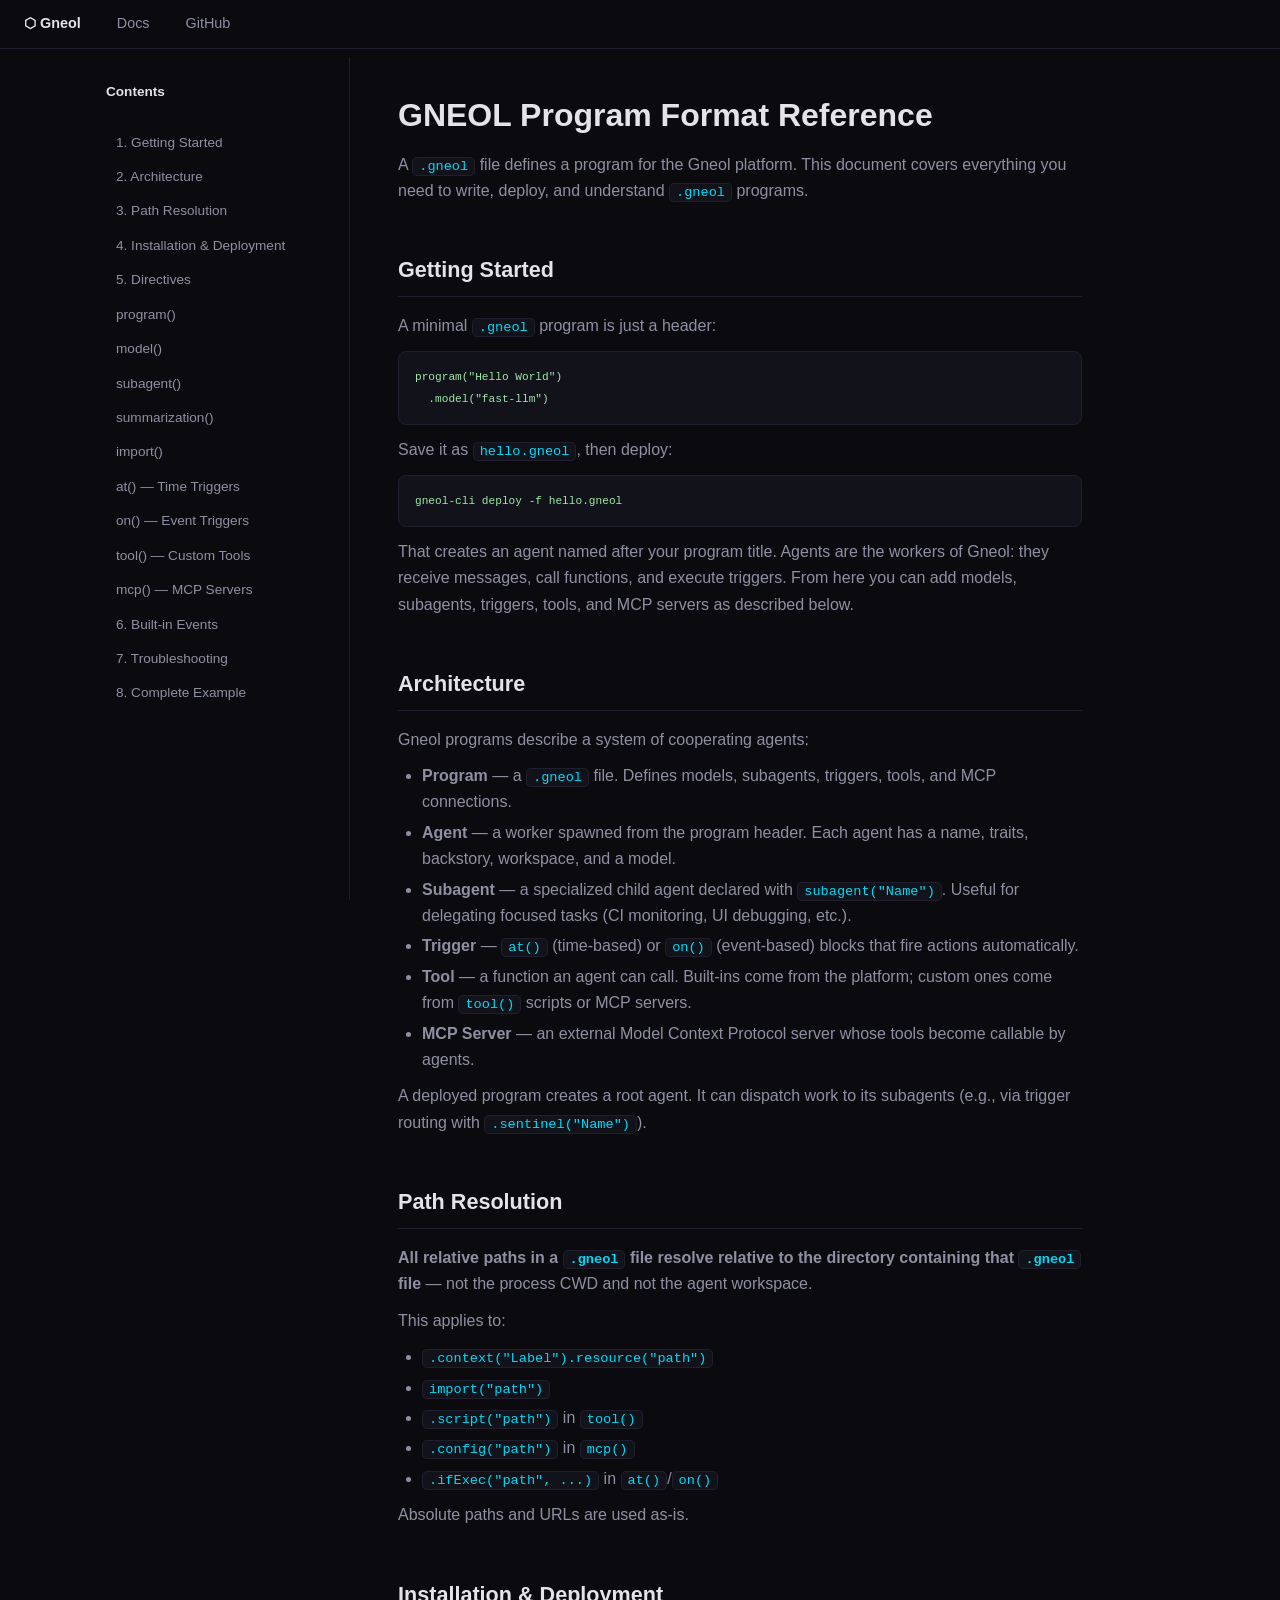
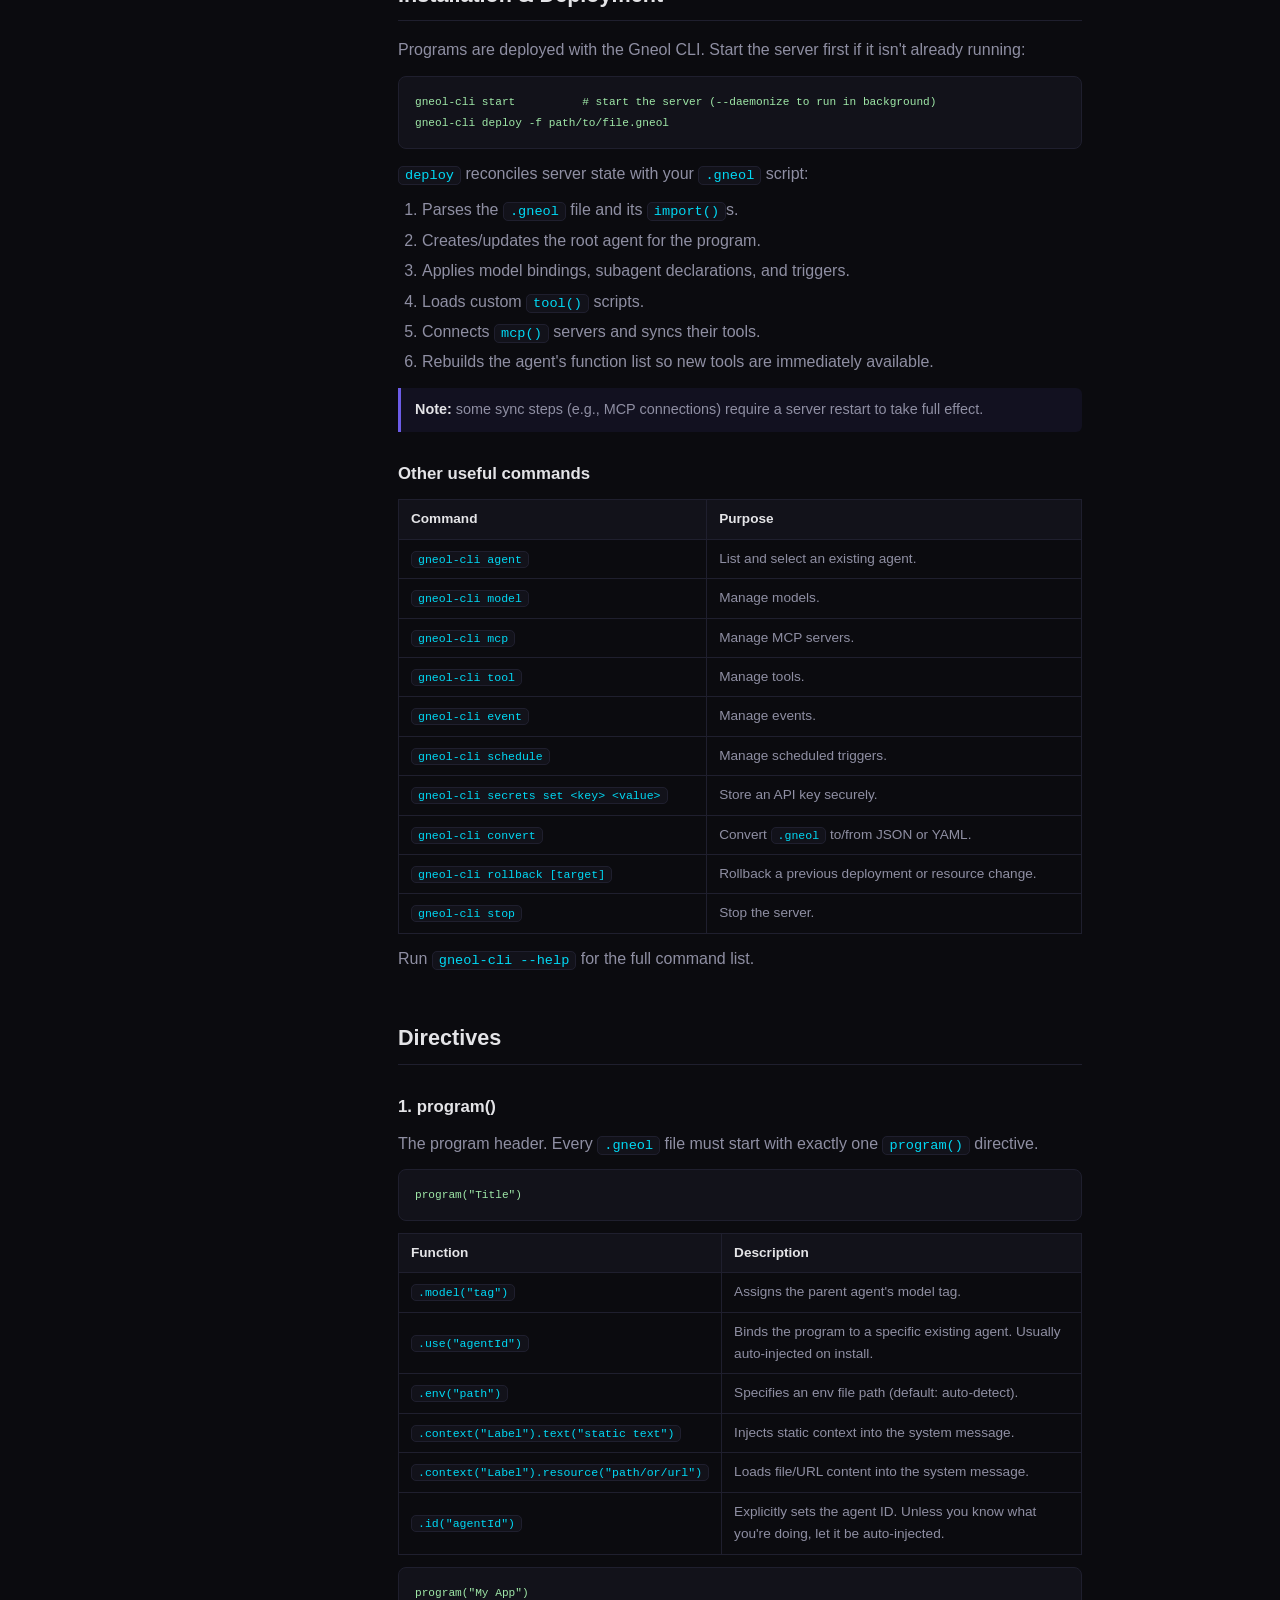
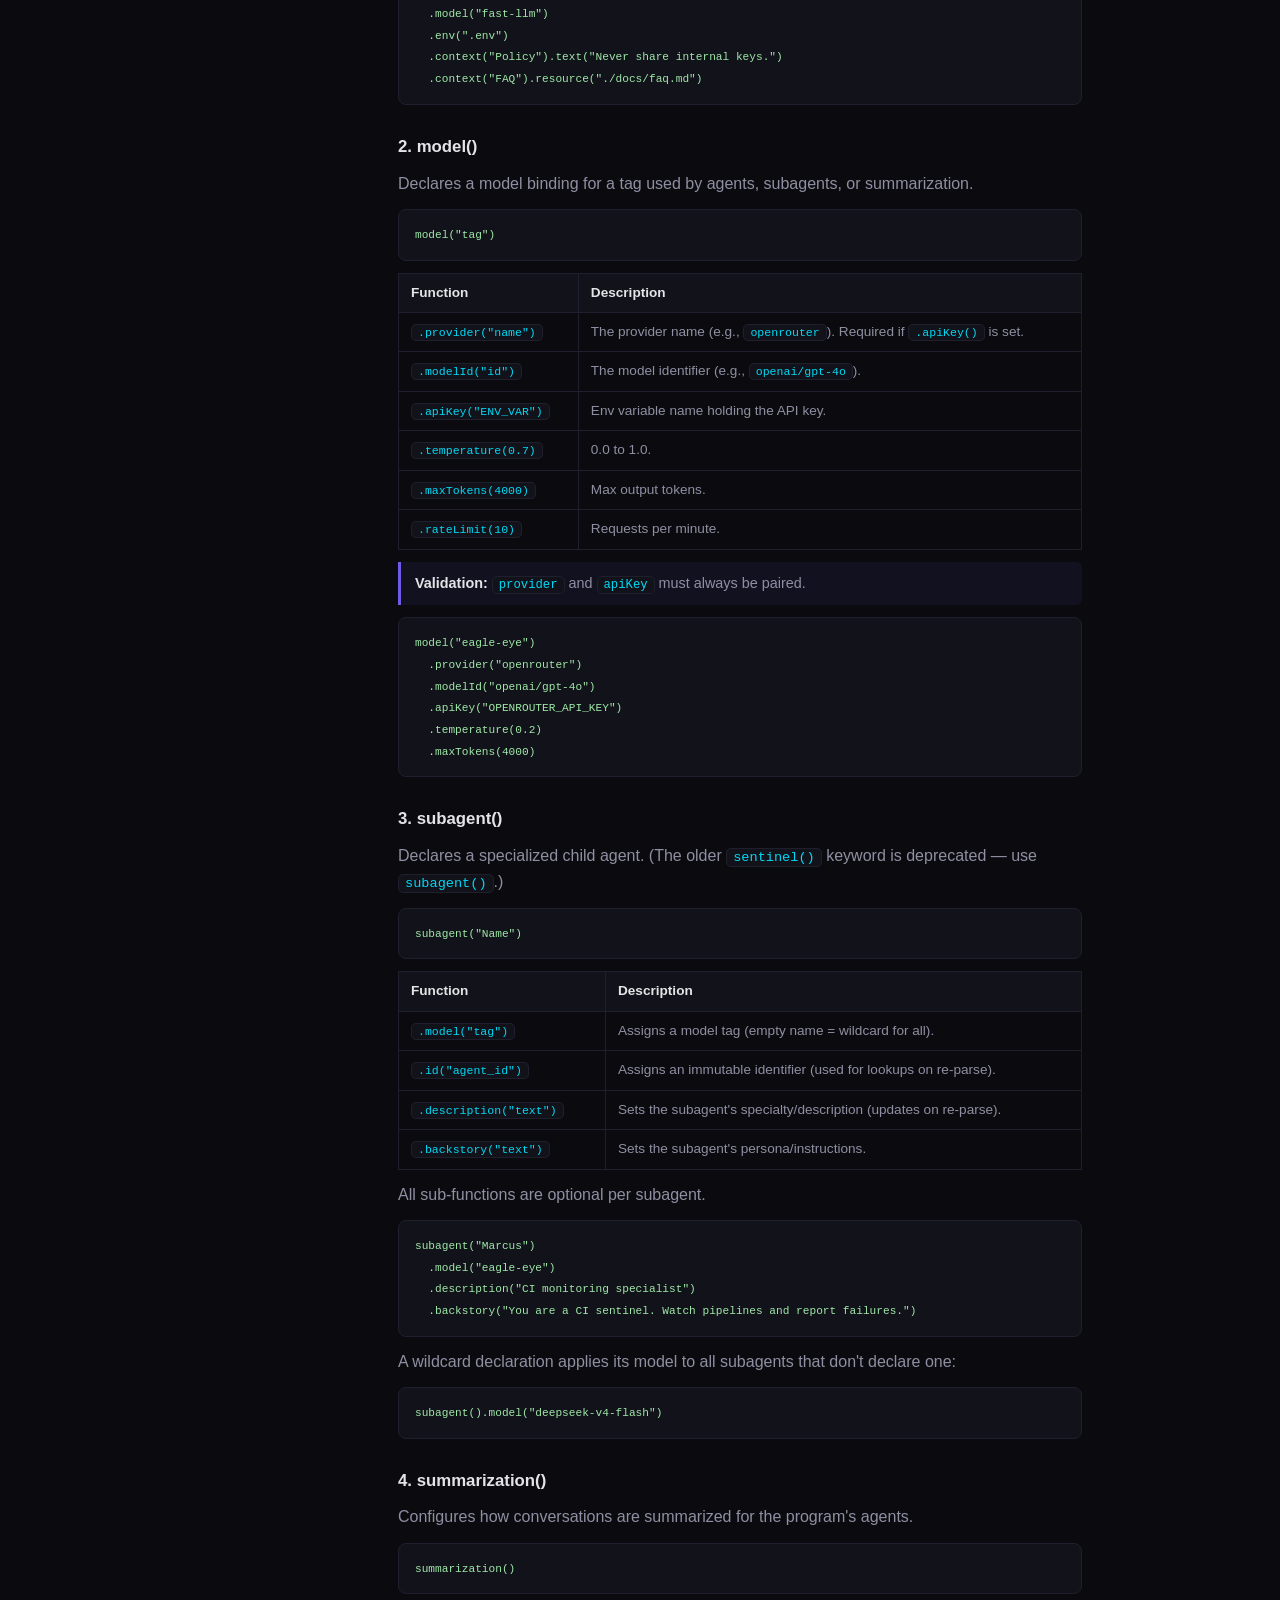
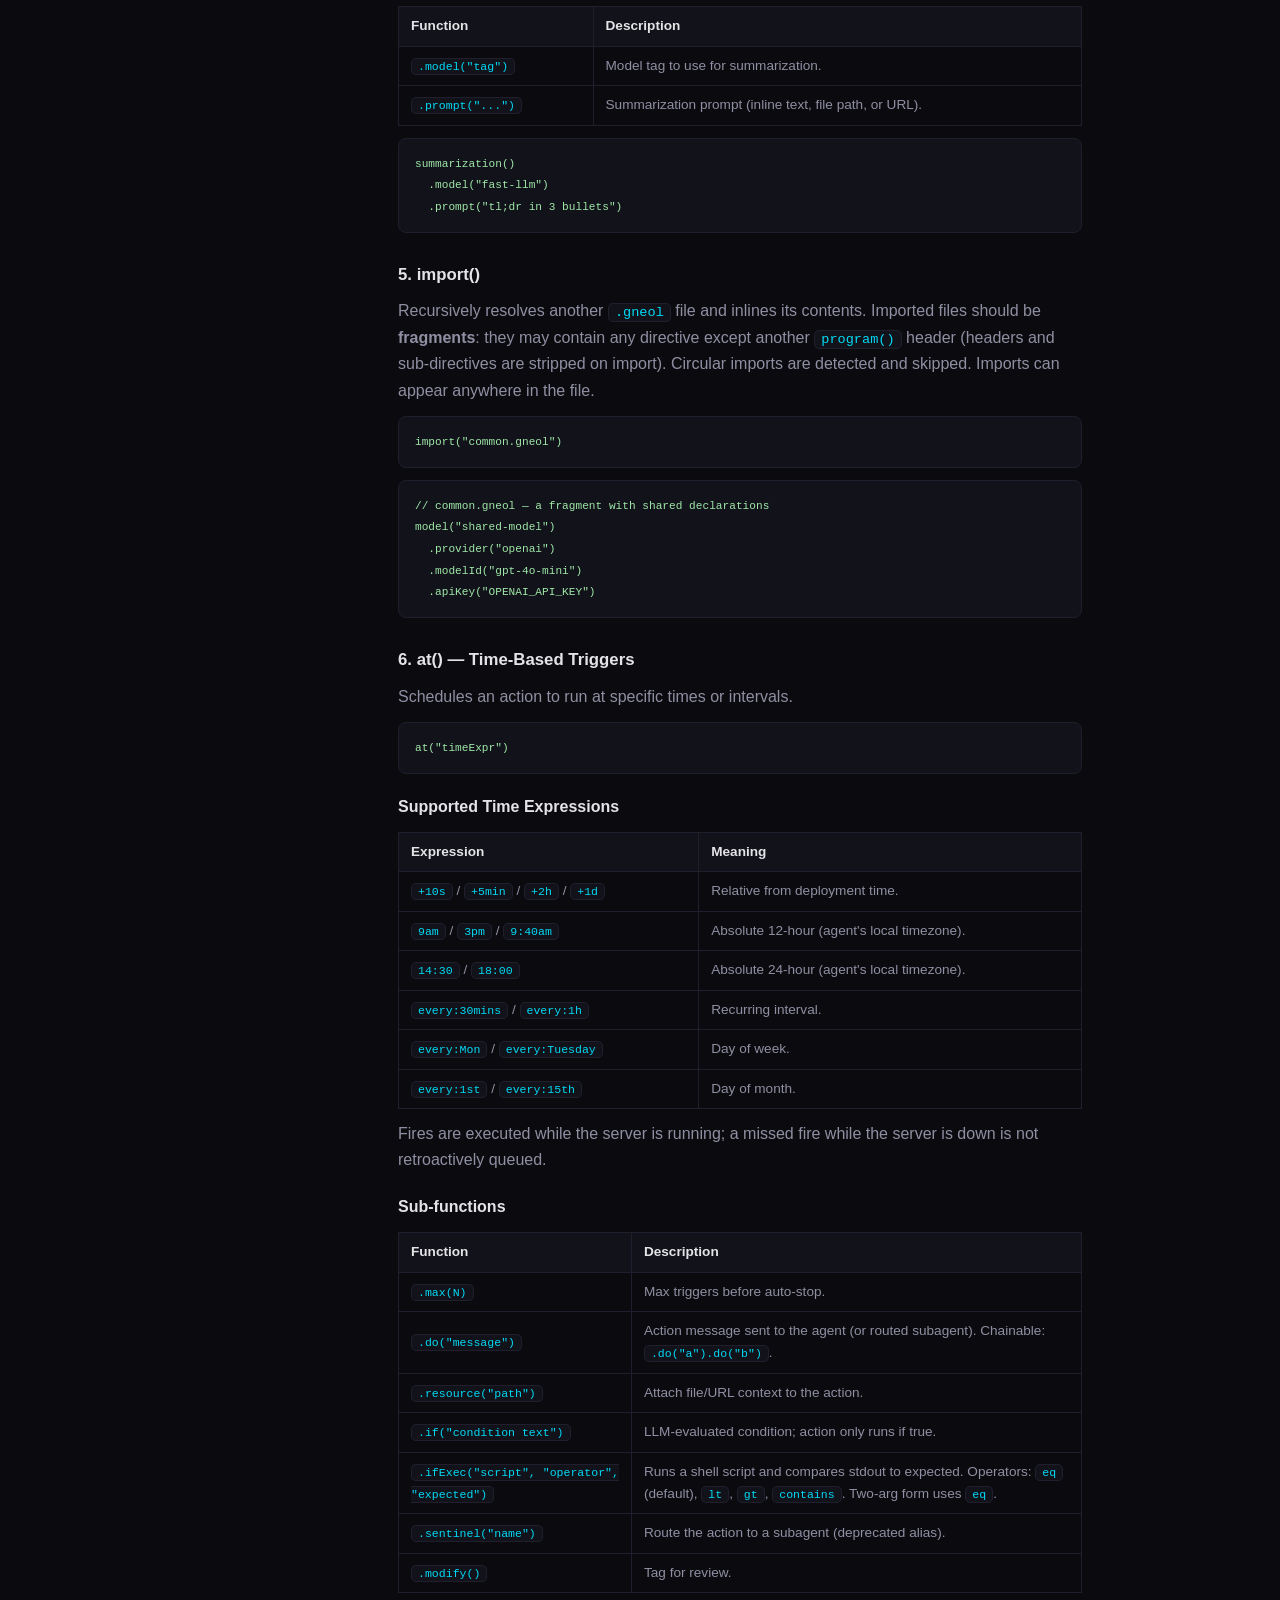
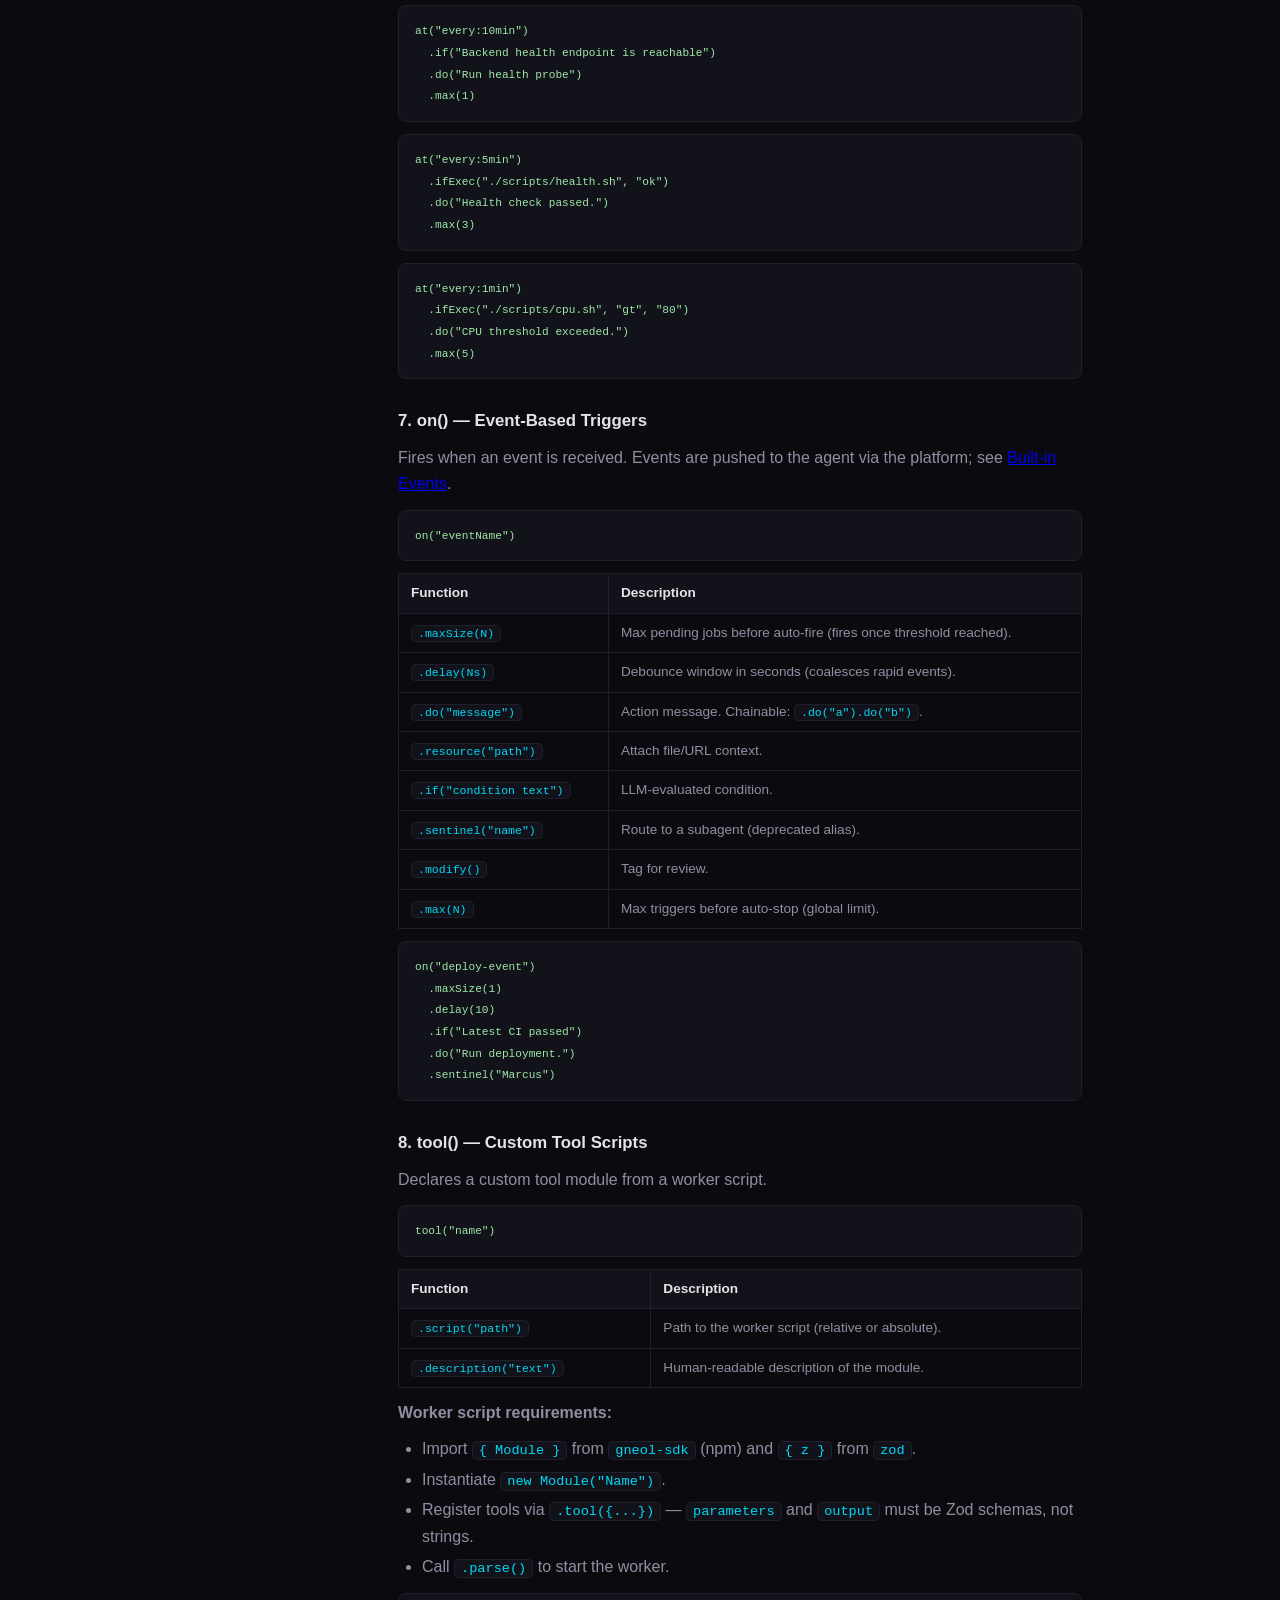
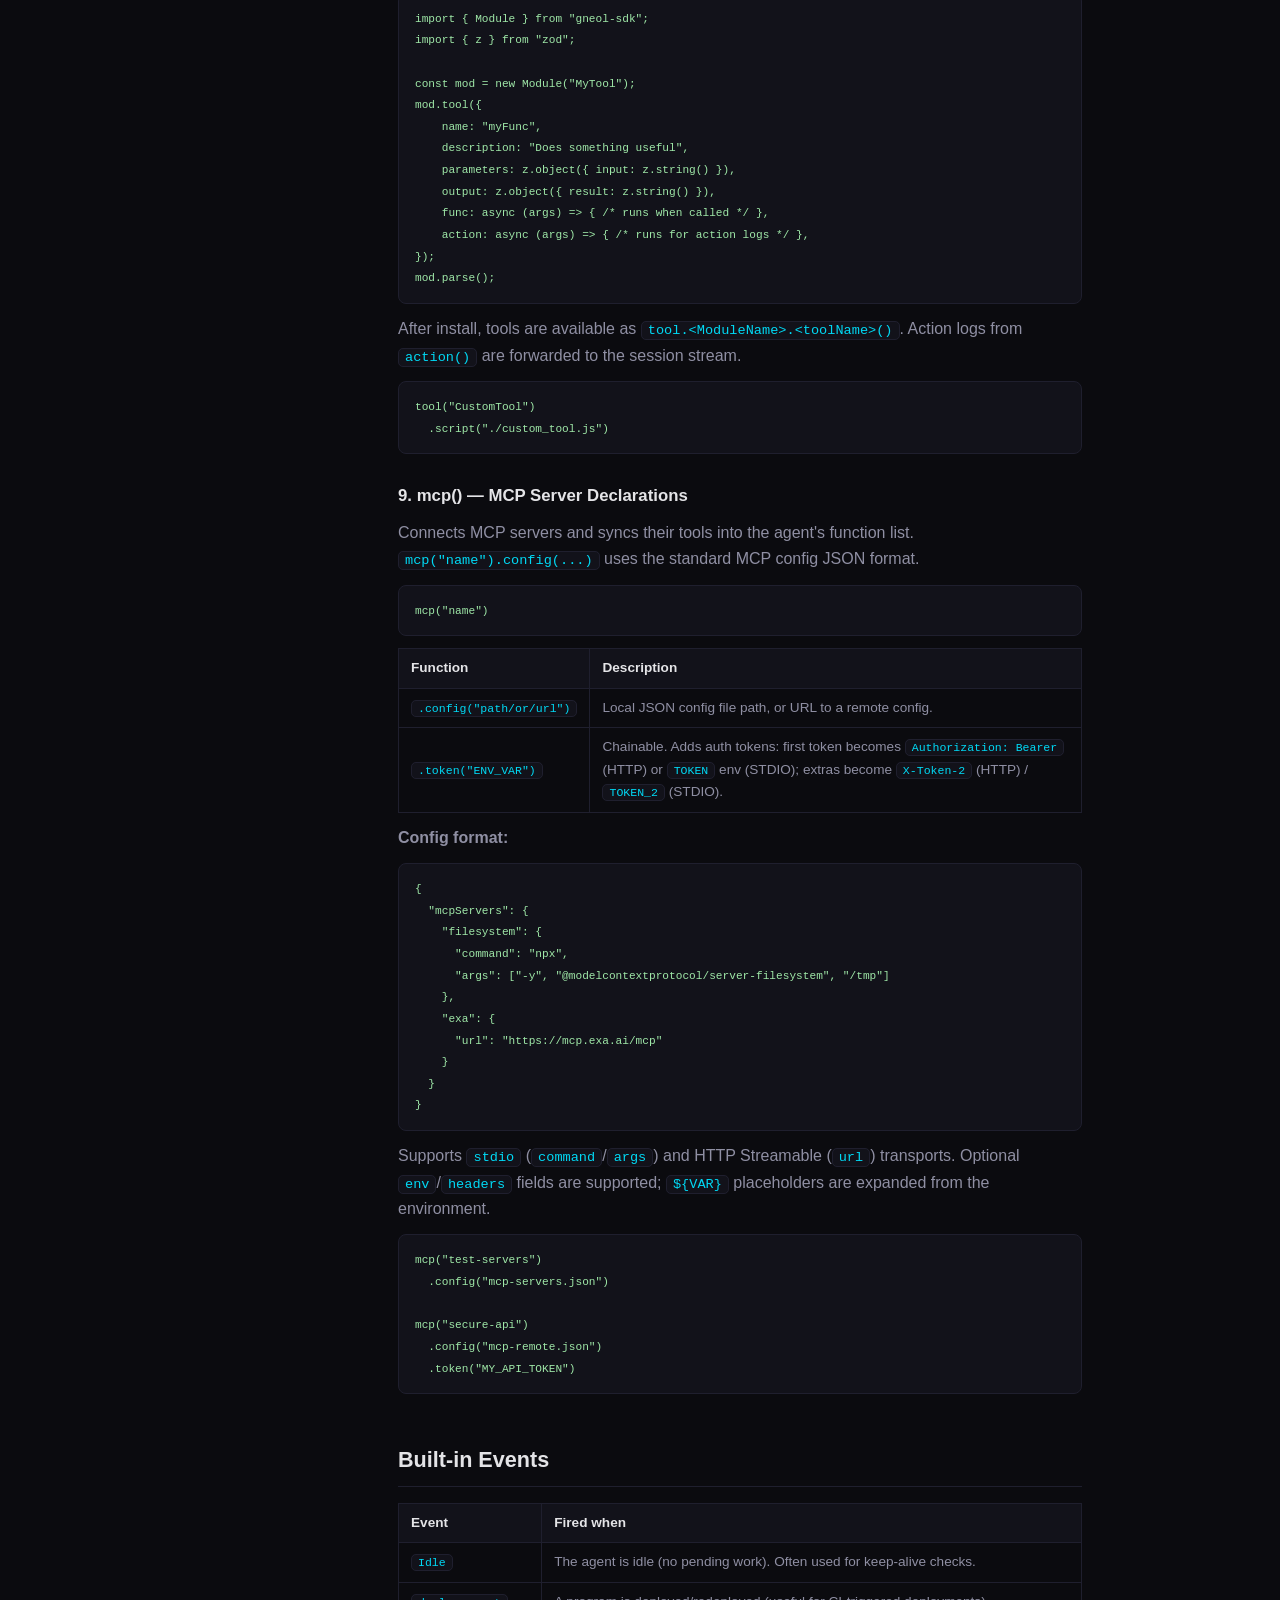
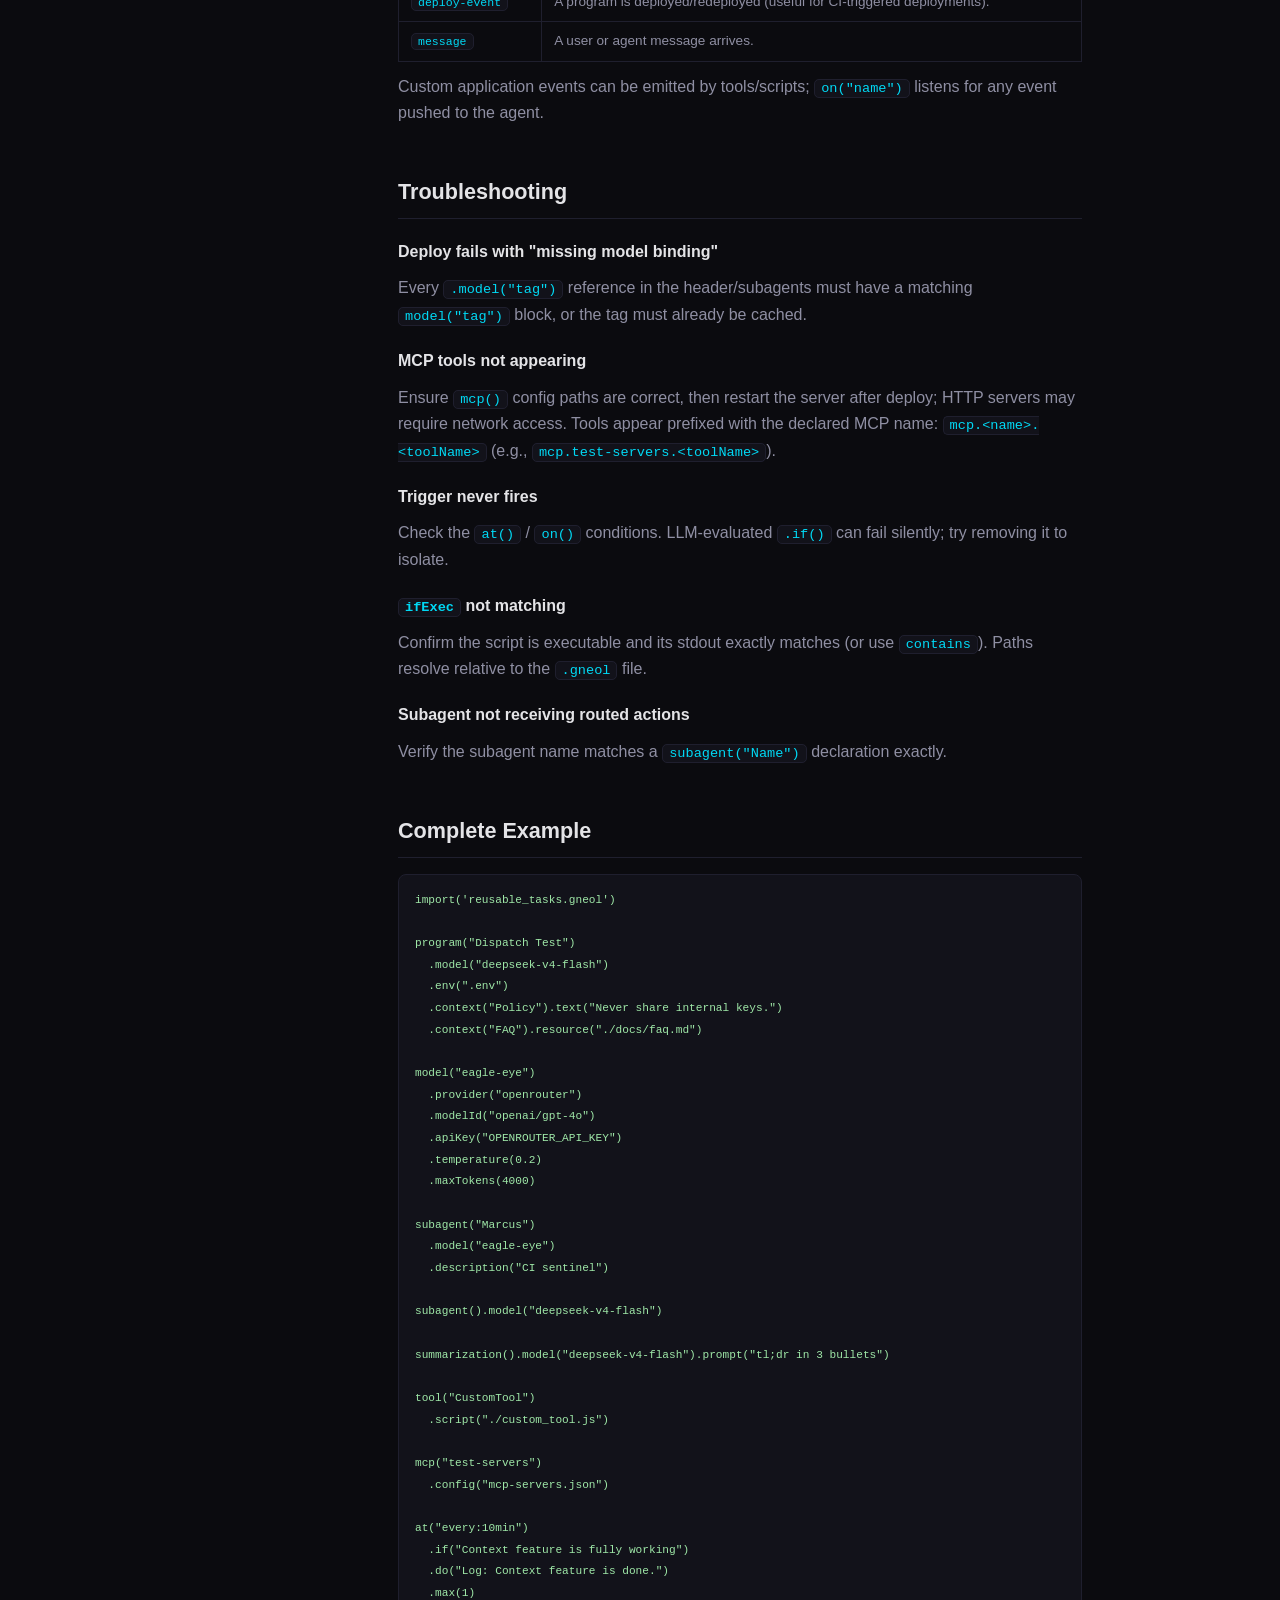
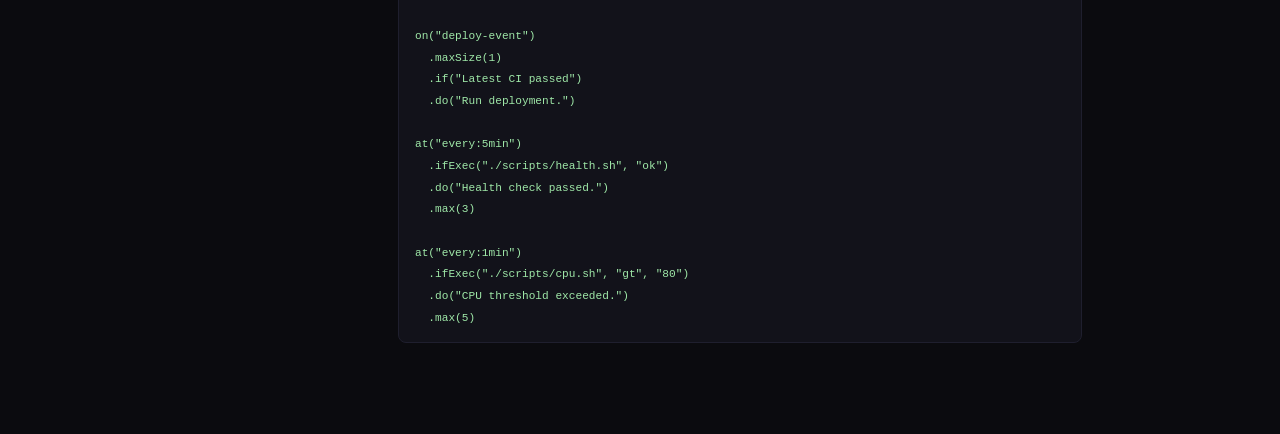
==== docs/index.html @ f0c540d7 "fixes" ====
<!DOCTYPE html>
<html lang="en">
  <head>
    <meta charset="UTF-8" />
    <meta name="viewport" content="width=device-width, initial-scale=1.0" />
    <title>GNEOL Program Format Reference — Gneol Docs</title>
    <meta name="description" content="Complete reference for writing .gneol programs: program headers, models, subagents, triggers, tools, and MCP servers." />
    <style>
      :root {
        --bg: #0b0b0f;
        --bg-elev: #12121a;
        --border: #1f1f2e;
        --text: #e4e4e7;
        --text-dim: #8f8fa3;
        --accent: #6c5ce7;
        --accent-2: #00d9f5;
      }
      * { margin: 0; padding: 0; box-sizing: border-box; }
      body {
        font-family: -apple-system, BlinkMacSystemFont, "Segoe UI", Roboto, sans-serif;
        background: var(--bg);
        color: var(--text);
        line-height: 1.65;
      }
      code, pre {
        font-family: "SF Mono", Menlo, Monaco, Consolas, monospace;
      }
      .topbar {
        position: sticky;
        top: 0;
        background: rgba(11,11,15,0.9);
        backdrop-filter: blur(10px);
        border-bottom: 1px solid var(--border);
        padding: 12px 24px;
        display: flex;
        align-items: center;
        gap: 20px;
      }
      .topbar a {
        color: var(--text-dim);
        text-decoration: none;
        font-size: 0.9rem;
        margin-right: 16px;
      }
      .topbar a:hover, .topbar a.logo:hover { color: var(--text); }
      .topbar a.logo { color: var(--text); font-weight: 700; }
      .layout {
        display: grid;
        grid-template-columns: 260px 1fr;
        max-width: 1100px;
        margin: 0 auto;
      }
      .sidebar {
        position: sticky;
        top: 57px;
        height: calc(100vh - 57px);
        overflow-y: auto;
        border-right: 1px solid var(--border);
        padding: 24px 16px;
        font-size: 0.85rem;
      }
      .sidebar a {
        display: block;
        color: var(--text-dim);
        text-decoration: none;
        padding: 6px 10px;
        border-radius: 6px;
      }
      .sidebar a:hover {
        color: var(--text);
        background: var(--bg-elev);
      }
      .content {
        padding: 40px 48px 80px;
        max-width: 780px;
      }
      h1 { font-size: 2rem; margin-bottom: 8px; }
      h2 {
        font-size: 1.35rem;
        margin: 48px 0 16px;
        padding-bottom: 8px;
        border-bottom: 1px solid var(--border);
      }
      h3 { font-size: 1.05rem; margin: 28px 0 10px; }
      h4 { margin: 20px 0 8px; }
      p { margin: 10px 0; color: var(--text-dim); }
      ul, ol { margin: 10px 0 10px 24px; color: var(--text-dim); }
      li { margin: 4px 0; }
      code {
        background: var(--bg-elev);
        border: 1px solid var(--border);
        padding: 1px 6px;
        border-radius: 5px;
        font-size: 0.85em;
        color: var(--accent-2);
      }
      pre {
        background: var(--bg-elev);
        border: 1px solid var(--border);
        border-radius: 8px;
        padding: 14px 16px;
        overflow-x: auto;
        margin: 12px 0;
        font-size: 0.82rem;
      }
      pre code { background: none; border: none; padding: 0; color: #9fe8a8; }
      table {
        border-collapse: collapse;
        width: 100%;
        margin: 12px 0;
        font-size: 0.85rem;
      }
      th, td {
        border: 1px solid var(--border);
        padding: 8px 12px;
        text-align: left;
        color: var(--text-dim);
      }
      th { background: var(--bg-elev); color: var(--text); }
      .note {
        background: rgba(108,92,231,0.08);
        border-left: 3px solid var(--accent);
        padding: 10px 14px;
        border-radius: 0 6px 6px 0;
        margin: 12px 0;
        font-size: 0.9rem;
        color: var(--text-dim);
      }
      .note strong { color: var(--text); }
      @media (max-width: 820px) {
        .layout { grid-template-columns: 1fr; }
        .sidebar { display: none; }
        .content { padding: 24px 20px 60px; }
      }
    </style>
  </head>
  <body>
    <div class="topbar">
      <a href="../" class="logo">⬡ Gneol</a>
      <a href="#getting-started">Docs</a>
      <a href="https://github.com/Gneol/Gneol" target="_blank" rel="noopener">GitHub</a>
    </div>

    <div class="layout">
      <nav class="sidebar">
        <strong>Contents</strong>
        <br /><br />
        <a href="#getting-started">1. Getting Started</a>
        <a href="#architecture">2. Architecture</a>
        <a href="#path-resolution">3. Path Resolution</a>
        <a href="#installation-deployment">4. Installation &amp; Deployment</a>
        <a href="#directives">5. Directives</a>
        <a href="#program">program()</a>
        <a href="#model">model()</a>
        <a href="#subagent">subagent()</a>
        <a href="#summarization">summarization()</a>
        <a href="#import">import()</a>
        <a href="#at">at() — Time Triggers</a>
        <a href="#on">on() — Event Triggers</a>
        <a href="#tool">tool() — Custom Tools</a>
        <a href="#mcp">mcp() — MCP Servers</a>
        <a href="#built-in-events">6. Built-in Events</a>
        <a href="#troubleshooting">7. Troubleshooting</a>
        <a href="#complete-example">8. Complete Example</a>
      </nav>

      <main class="content">
        <h1>GNEOL Program Format Reference</h1>
        <p>A <code>.gneol</code> file defines a program for the Gneol platform. This document covers everything you need to write, deploy, and understand <code>.gneol</code> programs.</p>

        <h2 id="getting-started">Getting Started</h2>
        <p>A minimal <code>.gneol</code> program is just a header:</p>
<pre><code>program("Hello World")
  .model("fast-llm")</code></pre>
        <p>Save it as <code>hello.gneol</code>, then deploy:</p>
<pre><code>gneol-cli deploy -f hello.gneol</code></pre>
        <p>That creates an agent named after your program title. Agents are the workers of Gneol: they receive messages, call functions, and execute triggers. From here you can add models, subagents, triggers, tools, and MCP servers as described below.</p>

        <h2 id="architecture">Architecture</h2>
        <p>Gneol programs describe a system of cooperating agents:</p>
        <ul>
          <li><strong>Program</strong> — a <code>.gneol</code> file. Defines models, subagents, triggers, tools, and MCP connections.</li>
          <li><strong>Agent</strong> — a worker spawned from the program header. Each agent has a name, traits, backstory, workspace, and a model.</li>
          <li><strong>Subagent</strong> — a specialized child agent declared with <code>subagent("Name")</code>. Useful for delegating focused tasks (CI monitoring, UI debugging, etc.).</li>
          <li><strong>Trigger</strong> — <code>at()</code> (time-based) or <code>on()</code> (event-based) blocks that fire actions automatically.</li>
          <li><strong>Tool</strong> — a function an agent can call. Built-ins come from the platform; custom ones come from <code>tool()</code> scripts or MCP servers.</li>
          <li><strong>MCP Server</strong> — an external Model Context Protocol server whose tools become callable by agents.</li>
        </ul>
        <p>A deployed program creates a root agent. It can dispatch work to its subagents (e.g., via trigger routing with <code>.sentinel("Name")</code>).</p>

        <h2 id="path-resolution">Path Resolution</h2>
        <p><strong>All relative paths in a <code>.gneol</code> file resolve relative to the directory containing that <code>.gneol</code> file</strong> — not the process CWD and not the agent workspace.</p>
        <p>This applies to:</p>
        <ul>
          <li><code>.context("Label").resource("path")</code></li>
          <li><code>import("path")</code></li>
          <li><code>.script("path")</code> in <code>tool()</code></li>
          <li><code>.config("path")</code> in <code>mcp()</code></li>
          <li><code>.ifExec("path", ...)</code> in <code>at()</code>/<code>on()</code></li>
        </ul>
        <p>Absolute paths and URLs are used as-is.</p>

        <h2 id="installation-deployment">Installation &amp; Deployment</h2>
        <p>Programs are deployed with the Gneol CLI. Start the server first if it isn't already running:</p>
<pre><code>gneol-cli start          # start the server (--daemonize to run in background)
gneol-cli deploy -f path/to/file.gneol</code></pre>
        <p><code>deploy</code> reconciles server state with your <code>.gneol</code> script:</p>
        <ol>
          <li>Parses the <code>.gneol</code> file and its <code>import()</code>s.</li>
          <li>Creates/updates the root agent for the program.</li>
          <li>Applies model bindings, subagent declarations, and triggers.</li>
          <li>Loads custom <code>tool()</code> scripts.</li>
          <li>Connects <code>mcp()</code> servers and syncs their tools.</li>
          <li>Rebuilds the agent's function list so new tools are immediately available.</li>
        </ol>
        <div class="note"><strong>Note:</strong> some sync steps (e.g., MCP connections) require a server restart to take full effect.</div>
        <h3>Other useful commands</h3>
        <table>
          <tr><th>Command</th><th>Purpose</th></tr>
          <tr><td><code>gneol-cli agent</code></td><td>List and select an existing agent.</td></tr>
          <tr><td><code>gneol-cli model</code></td><td>Manage models.</td></tr>
          <tr><td><code>gneol-cli mcp</code></td><td>Manage MCP servers.</td></tr>
          <tr><td><code>gneol-cli tool</code></td><td>Manage tools.</td></tr>
          <tr><td><code>gneol-cli event</code></td><td>Manage events.</td></tr>
          <tr><td><code>gneol-cli schedule</code></td><td>Manage scheduled triggers.</td></tr>
          <tr><td><code>gneol-cli secrets set &lt;key&gt; &lt;value&gt;</code></td><td>Store an API key securely.</td></tr>
          <tr><td><code>gneol-cli convert</code></td><td>Convert <code>.gneol</code> to/from JSON or YAML.</td></tr>
          <tr><td><code>gneol-cli rollback [target]</code></td><td>Rollback a previous deployment or resource change.</td></tr>
          <tr><td><code>gneol-cli stop</code></td><td>Stop the server.</td></tr>
        </table>
        <p>Run <code>gneol-cli --help</code> for the full command list.</p>

        <h2 id="directives">Directives</h2>

        <h3 id="program">1. program()</h3>
        <p>The program header. Every <code>.gneol</code> file must start with exactly one <code>program()</code> directive.</p>
<pre><code>program("Title")</code></pre>
        <table>
          <tr><th>Function</th><th>Description</th></tr>
          <tr><td><code>.model("tag")</code></td><td>Assigns the parent agent's model tag.</td></tr>
          <tr><td><code>.use("agentId")</code></td><td>Binds the program to a specific existing agent. Usually auto-injected on install.</td></tr>
          <tr><td><code>.env("path")</code></td><td>Specifies an env file path (default: auto-detect).</td></tr>
          <tr><td><code>.context("Label").text("static text")</code></td><td>Injects static context into the system message.</td></tr>
          <tr><td><code>.context("Label").resource("path/or/url")</code></td><td>Loads file/URL content into the system message.</td></tr>
          <tr><td><code>.id("agentId")</code></td><td>Explicitly sets the agent ID. Unless you know what you're doing, let it be auto-injected.</td></tr>
        </table>
<pre><code>program("My App")
  .model("fast-llm")
  .env(".env")
  .context("Policy").text("Never share internal keys.")
  .context("FAQ").resource("./docs/faq.md")</code></pre>

        <h3 id="model">2. model()</h3>
        <p>Declares a model binding for a tag used by agents, subagents, or summarization.</p>
<pre><code>model("tag")</code></pre>
        <table>
          <tr><th>Function</th><th>Description</th></tr>
          <tr><td><code>.provider("name")</code></td><td>The provider name (e.g., <code>openrouter</code>). Required if <code>.apiKey()</code> is set.</td></tr>
          <tr><td><code>.modelId("id")</code></td><td>The model identifier (e.g., <code>openai/gpt-4o</code>).</td></tr>
          <tr><td><code>.apiKey("ENV_VAR")</code></td><td>Env variable name holding the API key.</td></tr>
          <tr><td><code>.temperature(0.7)</code></td><td>0.0 to 1.0.</td></tr>
          <tr><td><code>.maxTokens(4000)</code></td><td>Max output tokens.</td></tr>
          <tr><td><code>.rateLimit(10)</code></td><td>Requests per minute.</td></tr>
        </table>
        <div class="note"><strong>Validation:</strong> <code>provider</code> and <code>apiKey</code> must always be paired.</div>
<pre><code>model("eagle-eye")
  .provider("openrouter")
  .modelId("openai/gpt-4o")
  .apiKey("OPENROUTER_API_KEY")
  .temperature(0.2)
  .maxTokens(4000)</code></pre>

        <h3 id="subagent">3. subagent()</h3>
        <p>Declares a specialized child agent. (The older <code>sentinel()</code> keyword is deprecated — use <code>subagent()</code>.)</p>
<pre><code>subagent("Name")</code></pre>
        <table>
          <tr><th>Function</th><th>Description</th></tr>
          <tr><td><code>.model("tag")</code></td><td>Assigns a model tag (empty name = wildcard for all).</td></tr>
          <tr><td><code>.id("agent_id")</code></td><td>Assigns an immutable identifier (used for lookups on re-parse).</td></tr>
          <tr><td><code>.description("text")</code></td><td>Sets the subagent's specialty/description (updates on re-parse).</td></tr>
          <tr><td><code>.backstory("text")</code></td><td>Sets the subagent's persona/instructions.</td></tr>
        </table>
        <p>All sub-functions are optional per subagent.</p>
<pre><code>subagent("Marcus")
  .model("eagle-eye")
  .description("CI monitoring specialist")
  .backstory("You are a CI sentinel. Watch pipelines and report failures.")</code></pre>
        <p>A wildcard declaration applies its model to all subagents that don't declare one:</p>
<pre><code>subagent().model("deepseek-v4-flash")</code></pre>

        <h3 id="summarization">4. summarization()</h3>
        <p>Configures how conversations are summarized for the program's agents.</p>
<pre><code>summarization()</code></pre>
        <table>
          <tr><th>Function</th><th>Description</th></tr>
          <tr><td><code>.model("tag")</code></td><td>Model tag to use for summarization.</td></tr>
          <tr><td><code>.prompt("...")</code></td><td>Summarization prompt (inline text, file path, or URL).</td></tr>
        </table>
<pre><code>summarization()
  .model("fast-llm")
  .prompt("tl;dr in 3 bullets")</code></pre>

        <h3 id="import">5. import()</h3>
        <p>Recursively resolves another <code>.gneol</code> file and inlines its contents. Imported files should be <strong>fragments</strong>: they may contain any directive except another <code>program()</code> header (headers and sub-directives are stripped on import). Circular imports are detected and skipped. Imports can appear anywhere in the file.</p>
<pre><code>import("common.gneol")</code></pre>
<pre><code>// common.gneol — a fragment with shared declarations
model("shared-model")
  .provider("openai")
  .modelId("gpt-4o-mini")
  .apiKey("OPENAI_API_KEY")</code></pre>

        <h3 id="at">6. at() — Time-Based Triggers</h3>
        <p>Schedules an action to run at specific times or intervals.</p>
<pre><code>at("timeExpr")</code></pre>
        <h4>Supported Time Expressions</h4>
        <table>
          <tr><th>Expression</th><th>Meaning</th></tr>
          <tr><td><code>+10s</code> / <code>+5min</code> / <code>+2h</code> / <code>+1d</code></td><td>Relative from deployment time.</td></tr>
          <tr><td><code>9am</code> / <code>3pm</code> / <code>9:40am</code></td><td>Absolute 12-hour (agent's local timezone).</td></tr>
          <tr><td><code>14:30</code> / <code>18:00</code></td><td>Absolute 24-hour (agent's local timezone).</td></tr>
          <tr><td><code>every:30mins</code> / <code>every:1h</code></td><td>Recurring interval.</td></tr>
          <tr><td><code>every:Mon</code> / <code>every:Tuesday</code></td><td>Day of week.</td></tr>
          <tr><td><code>every:1st</code> / <code>every:15th</code></td><td>Day of month.</td></tr>
        </table>
        <p>Fires are executed while the server is running; a missed fire while the server is down is not retroactively queued.</p>
        <h4>Sub-functions</h4>
        <table>
          <tr><th>Function</th><th>Description</th></tr>
          <tr><td><code>.max(N)</code></td><td>Max triggers before auto-stop.</td></tr>
          <tr><td><code>.do("message")</code></td><td>Action message sent to the agent (or routed subagent). Chainable: <code>.do("a").do("b")</code>.</td></tr>
          <tr><td><code>.resource("path")</code></td><td>Attach file/URL context to the action.</td></tr>
          <tr><td><code>.if("condition text")</code></td><td>LLM-evaluated condition; action only runs if true.</td></tr>
          <tr><td><code>.ifExec("script", "operator", "expected")</code></td><td>Runs a shell script and compares stdout to expected. Operators: <code>eq</code> (default), <code>lt</code>, <code>gt</code>, <code>contains</code>. Two-arg form uses <code>eq</code>.</td></tr>
          <tr><td><code>.sentinel("name")</code></td><td>Route the action to a subagent (deprecated alias).</td></tr>
          <tr><td><code>.modify()</code></td><td>Tag for review.</td></tr>
        </table>
<pre><code>at("every:10min")
  .if("Backend health endpoint is reachable")
  .do("Run health probe")
  .max(1)</code></pre>
<pre><code>at("every:5min")
  .ifExec("./scripts/health.sh", "ok")
  .do("Health check passed.")
  .max(3)</code></pre>
<pre><code>at("every:1min")
  .ifExec("./scripts/cpu.sh", "gt", "80")
  .do("CPU threshold exceeded.")
  .max(5)</code></pre>

        <h3 id="on">7. on() — Event-Based Triggers</h3>
        <p>Fires when an event is received. Events are pushed to the agent via the platform; see <a href="#built-in-events">Built-in Events</a>.</p>
<pre><code>on("eventName")</code></pre>
        <table>
          <tr><th>Function</th><th>Description</th></tr>
          <tr><td><code>.maxSize(N)</code></td><td>Max pending jobs before auto-fire (fires once threshold reached).</td></tr>
          <tr><td><code>.delay(Ns)</code></td><td>Debounce window in seconds (coalesces rapid events).</td></tr>
          <tr><td><code>.do("message")</code></td><td>Action message. Chainable: <code>.do("a").do("b")</code>.</td></tr>
          <tr><td><code>.resource("path")</code></td><td>Attach file/URL context.</td></tr>
          <tr><td><code>.if("condition text")</code></td><td>LLM-evaluated condition.</td></tr>
          <tr><td><code>.sentinel("name")</code></td><td>Route to a subagent (deprecated alias).</td></tr>
          <tr><td><code>.modify()</code></td><td>Tag for review.</td></tr>
          <tr><td><code>.max(N)</code></td><td>Max triggers before auto-stop (global limit).</td></tr>
        </table>
<pre><code>on("deploy-event")
  .maxSize(1)
  .delay(10)
  .if("Latest CI passed")
  .do("Run deployment.")
  .sentinel("Marcus")</code></pre>

        <h3 id="tool">8. tool() — Custom Tool Scripts</h3>
        <p>Declares a custom tool module from a worker script.</p>
<pre><code>tool("name")</code></pre>
        <table>
          <tr><th>Function</th><th>Description</th></tr>
          <tr><td><code>.script("path")</code></td><td>Path to the worker script (relative or absolute).</td></tr>
          <tr><td><code>.description("text")</code></td><td>Human-readable description of the module.</td></tr>
        </table>
        <p><strong>Worker script requirements:</strong></p>
        <ul>
          <li>Import <code>{ Module }</code> from <code>gneol-sdk</code> (npm) and <code>{ z }</code> from <code>zod</code>.</li>
          <li>Instantiate <code>new Module("Name")</code>.</li>
          <li>Register tools via <code>.tool({...})</code> — <code>parameters</code> and <code>output</code> must be Zod schemas, not strings.</li>
          <li>Call <code>.parse()</code> to start the worker.</li>
        </ul>
<pre><code>import { Module } from "gneol-sdk";
import { z } from "zod";

const mod = new Module("MyTool");
mod.tool({
    name: "myFunc",
    description: "Does something useful",
    parameters: z.object({ input: z.string() }),
    output: z.object({ result: z.string() }),
    func: async (args) => { /* runs when called */ },
    action: async (args) => { /* runs for action logs */ },
});
mod.parse();</code></pre>
        <p>After install, tools are available as <code>tool.&lt;ModuleName&gt;.&lt;toolName&gt;()</code>. Action logs from <code>action()</code> are forwarded to the session stream.</p>
<pre><code>tool("CustomTool")
  .script("./custom_tool.js")</code></pre>

        <h3 id="mcp">9. mcp() — MCP Server Declarations</h3>
        <p>Connects MCP servers and syncs their tools into the agent's function list. <code>mcp("name").config(...)</code> uses the standard MCP config JSON format.</p>
<pre><code>mcp("name")</code></pre>
        <table>
          <tr><th>Function</th><th>Description</th></tr>
          <tr><td><code>.config("path/or/url")</code></td><td>Local JSON config file path, or URL to a remote config.</td></tr>
          <tr><td><code>.token("ENV_VAR")</code></td><td>Chainable. Adds auth tokens: first token becomes <code>Authorization: Bearer</code> (HTTP) or <code>TOKEN</code> env (STDIO); extras become <code>X-Token-2</code> (HTTP) / <code>TOKEN_2</code> (STDIO).</td></tr>
        </table>
        <p><strong>Config format:</strong></p>
<pre><code>{
  "mcpServers": {
    "filesystem": {
      "command": "npx",
      "args": ["-y", "@modelcontextprotocol/server-filesystem", "/tmp"]
    },
    "exa": {
      "url": "https://mcp.exa.ai/mcp"
    }
  }
}</code></pre>
        <p>Supports <code>stdio</code> (<code>command</code>/<code>args</code>) and HTTP Streamable (<code>url</code>) transports. Optional <code>env</code>/<code>headers</code> fields are supported; <code>${VAR}</code> placeholders are expanded from the environment.</p>
<pre><code>mcp("test-servers")
  .config("mcp-servers.json")

mcp("secure-api")
  .config("mcp-remote.json")
  .token("MY_API_TOKEN")</code></pre>

        <h2 id="built-in-events">Built-in Events</h2>
        <table>
          <tr><th>Event</th><th>Fired when</th></tr>
          <tr><td><code>Idle</code></td><td>The agent is idle (no pending work). Often used for keep-alive checks.</td></tr>
          <tr><td><code>deploy-event</code></td><td>A program is deployed/redeployed (useful for CI-triggered deployments).</td></tr>
          <tr><td><code>message</code></td><td>A user or agent message arrives.</td></tr>
        </table>
        <p>Custom application events can be emitted by tools/scripts; <code>on("name")</code> listens for any event pushed to the agent.</p>

        <h2 id="troubleshooting">Troubleshooting</h2>
        <h4>Deploy fails with "missing model binding"</h4>
        <p>Every <code>.model("tag")</code> reference in the header/subagents must have a matching <code>model("tag")</code> block, or the tag must already be cached.</p>
        <h4>MCP tools not appearing</h4>
        <p>Ensure <code>mcp()</code> config paths are correct, then restart the server after deploy; HTTP servers may require network access. Tools appear prefixed with the declared MCP name: <code>mcp.&lt;name&gt;.&lt;toolName&gt;</code> (e.g., <code>mcp.test-servers.&lt;toolName&gt;</code>).</p>
        <h4>Trigger never fires</h4>
        <p>Check the <code>at()</code> / <code>on()</code> conditions. LLM-evaluated <code>.if()</code> can fail silently; try removing it to isolate.</p>
        <h4><code>ifExec</code> not matching</h4>
        <p>Confirm the script is executable and its stdout exactly matches (or use <code>contains</code>). Paths resolve relative to the <code>.gneol</code> file.</p>
        <h4>Subagent not receiving routed actions</h4>
        <p>Verify the subagent name matches a <code>subagent("Name")</code> declaration exactly.</p>

        <h2 id="complete-example">Complete Example</h2>
<pre><code>import('reusable_tasks.gneol')

program("Dispatch Test")
  .model("deepseek-v4-flash")
  .env(".env")
  .context("Policy").text("Never share internal keys.")
  .context("FAQ").resource("./docs/faq.md")

model("eagle-eye")
  .provider("openrouter")
  .modelId("openai/gpt-4o")
  .apiKey("OPENROUTER_API_KEY")
  .temperature(0.2)
  .maxTokens(4000)

subagent("Marcus")
  .model("eagle-eye")
  .description("CI sentinel")

subagent().model("deepseek-v4-flash")

summarization().model("deepseek-v4-flash").prompt("tl;dr in 3 bullets")

tool("CustomTool")
  .script("./custom_tool.js")

mcp("test-servers")
  .config("mcp-servers.json")

at("every:10min")
  .if("Context feature is fully working")
  .do("Log: Context feature is done.")
  .max(1)

on("deploy-event")
  .maxSize(1)
  .if("Latest CI passed")
  .do("Run deployment.")

at("every:5min")
  .ifExec("./scripts/health.sh", "ok")
  .do("Health check passed.")
  .max(3)

at("every:1min")
  .ifExec("./scripts/cpu.sh", "gt", "80")
  .do("CPU threshold exceeded.")
  .max(5)</code></pre>
      </main>
    </div>
  </body>
</html>
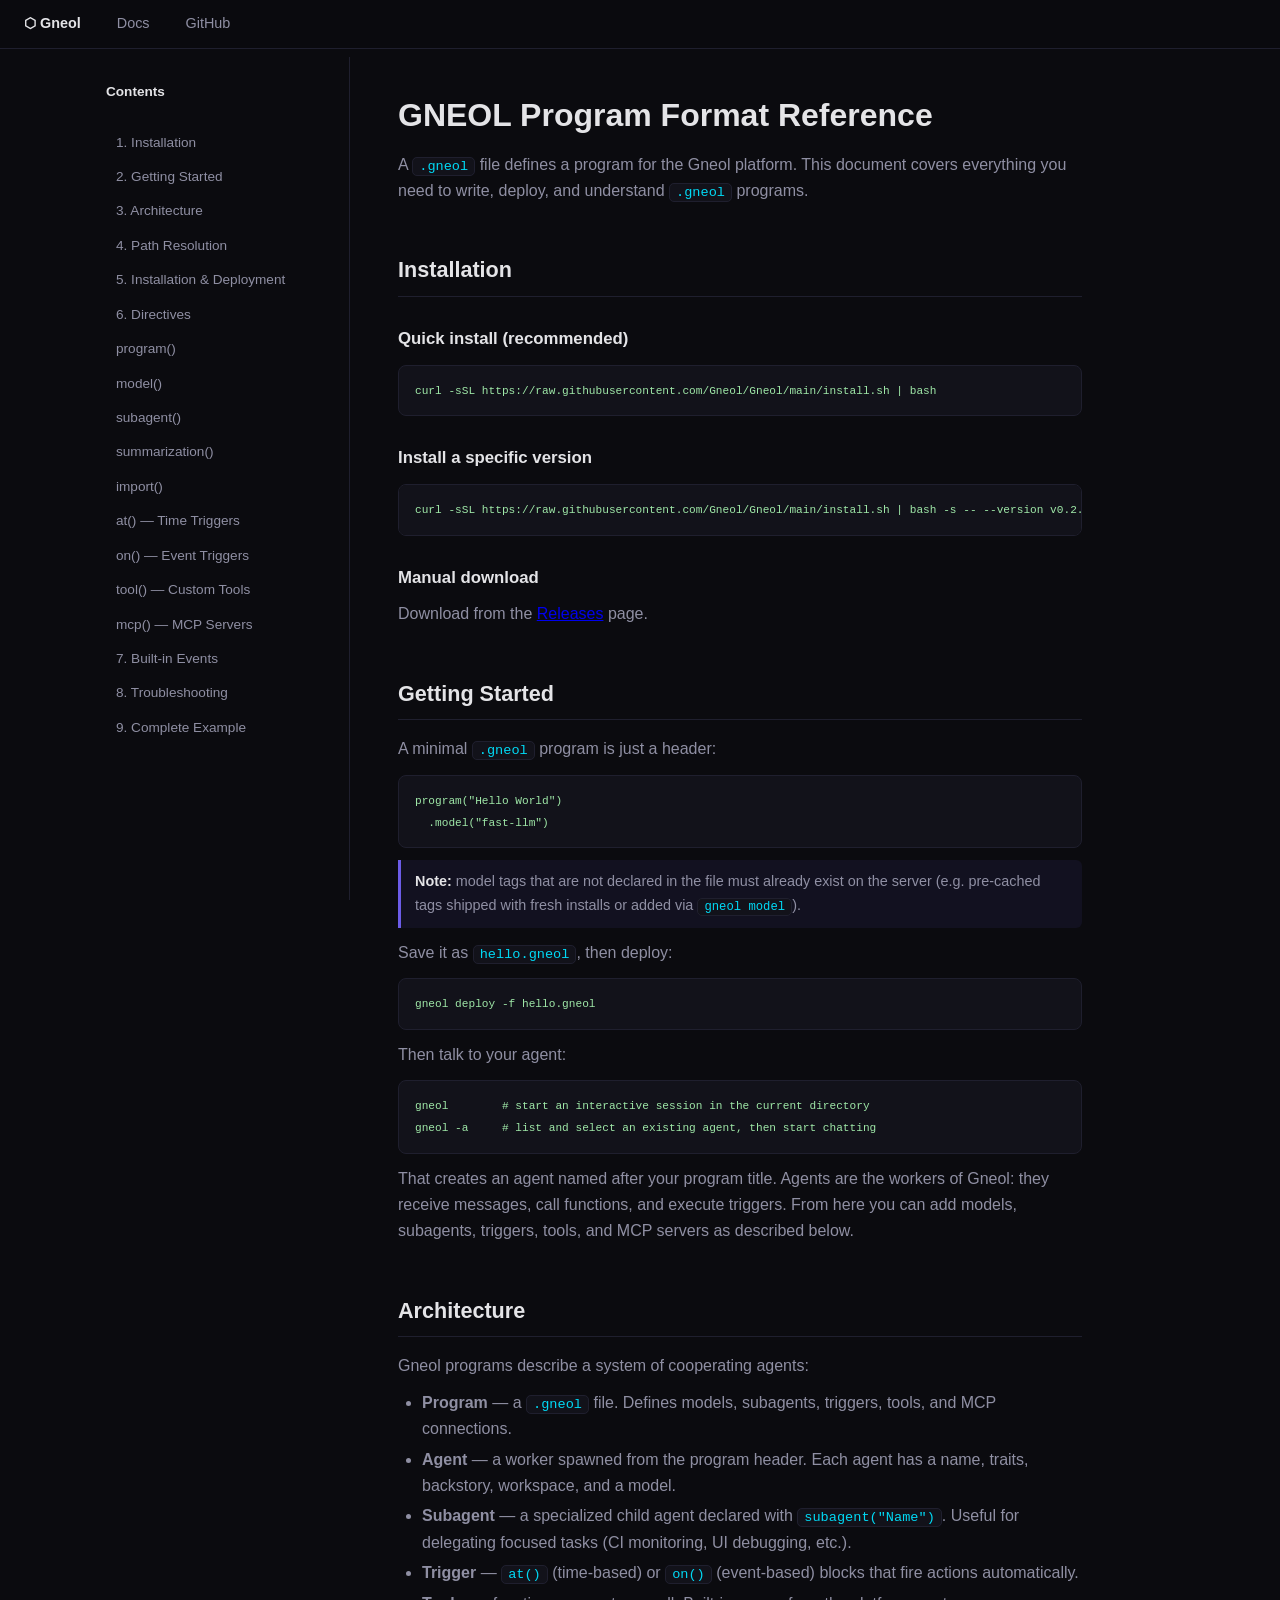
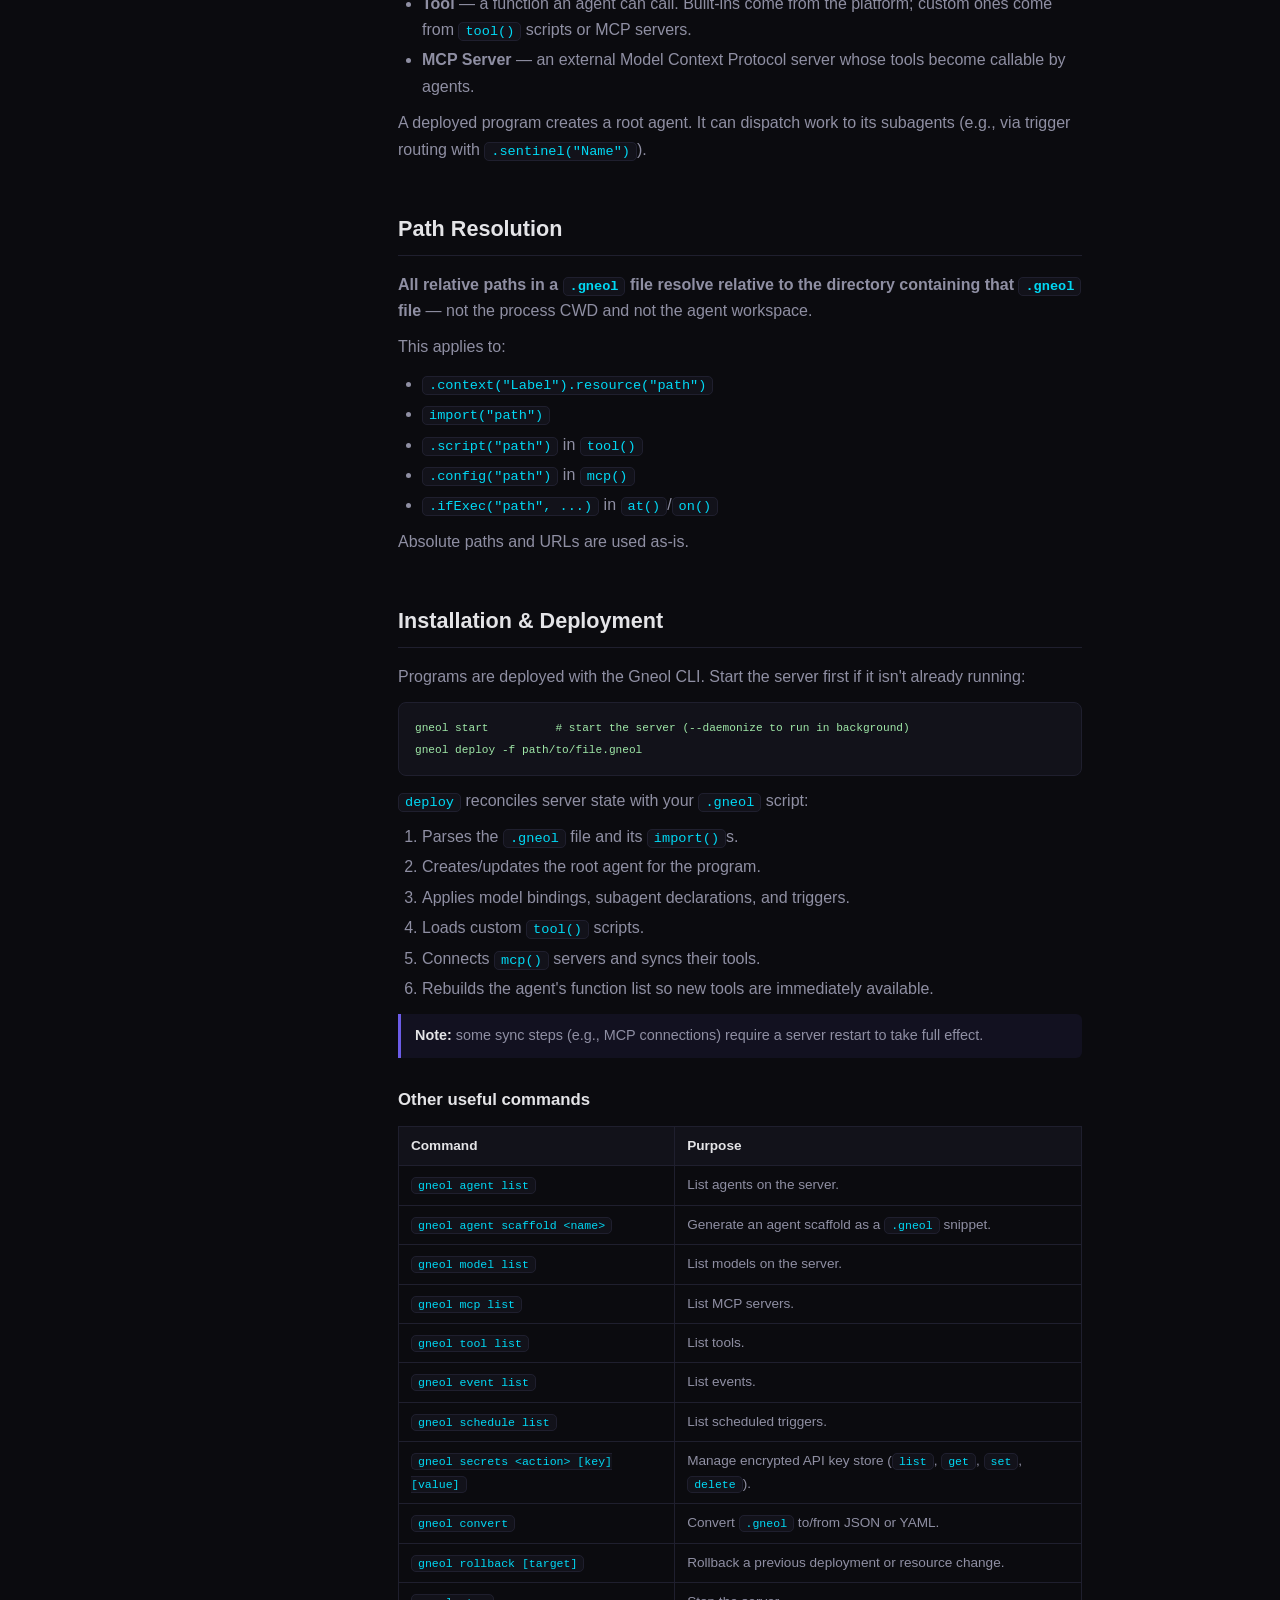
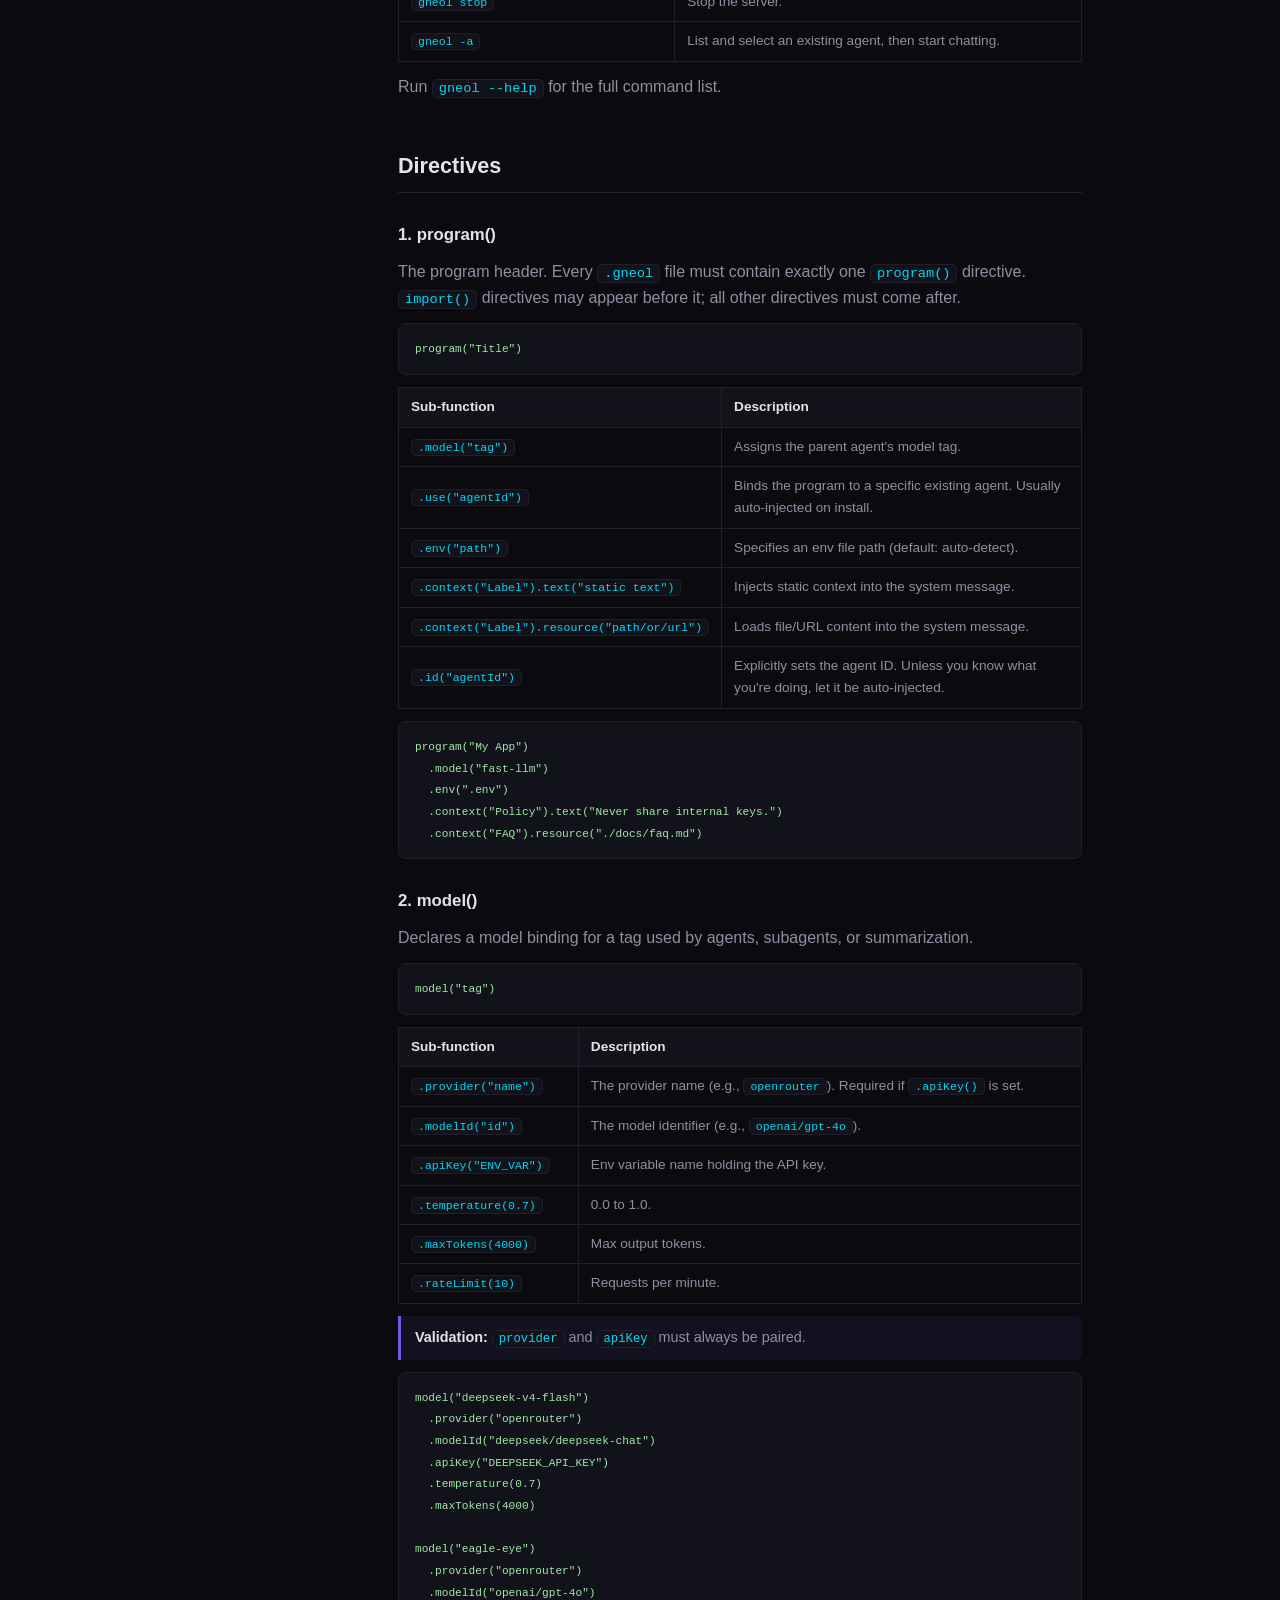
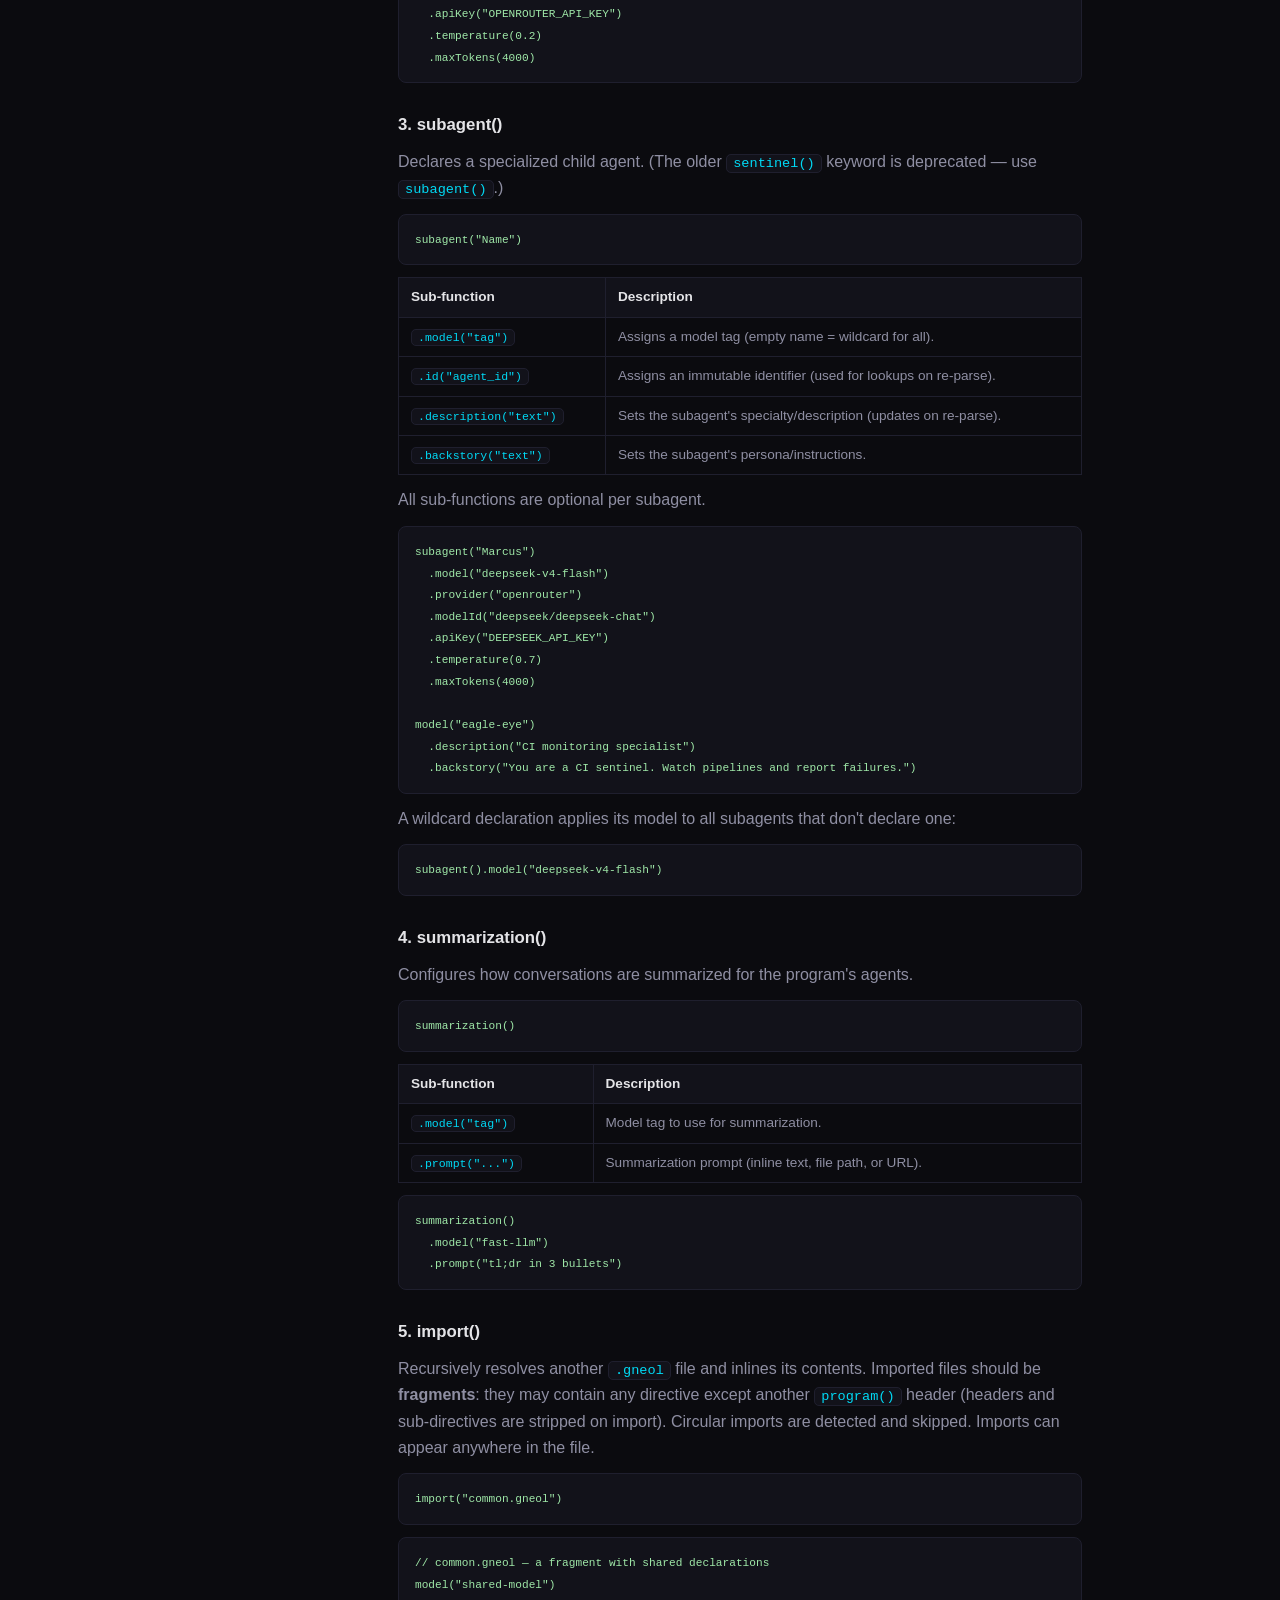
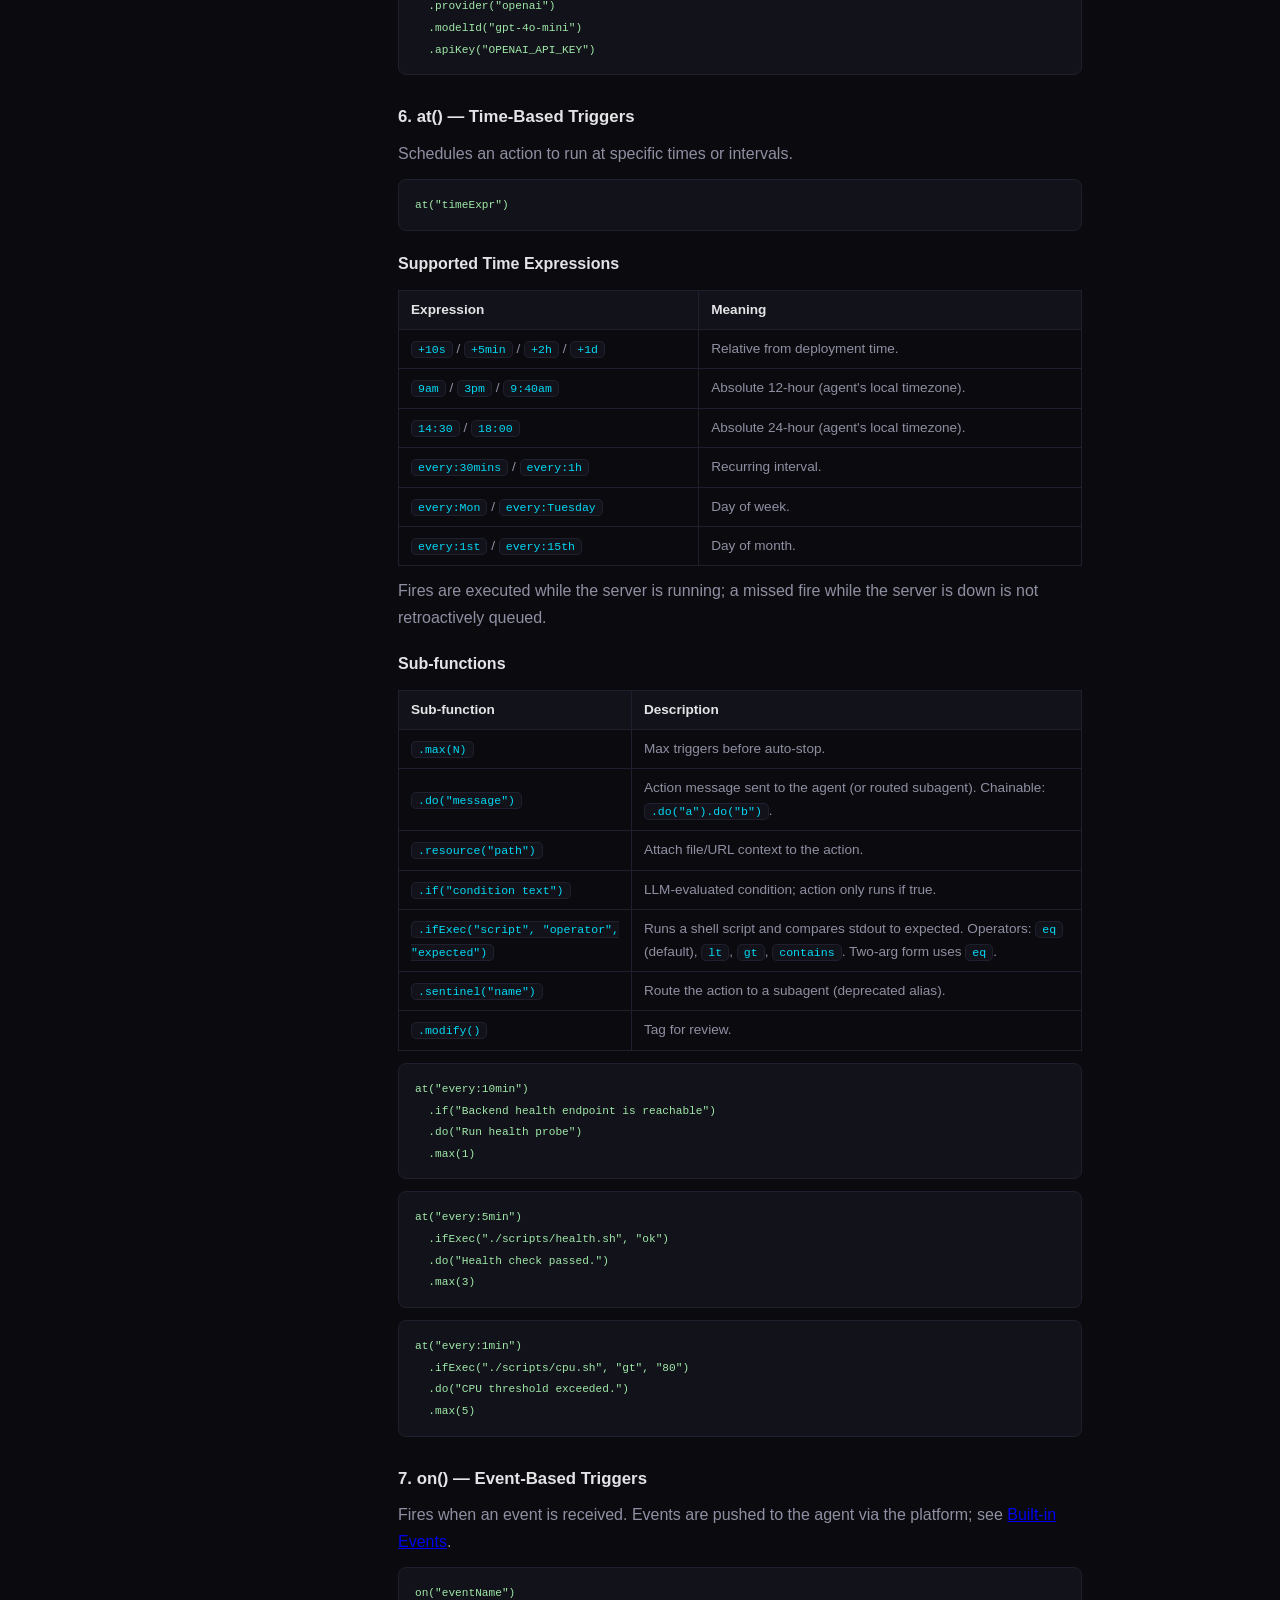
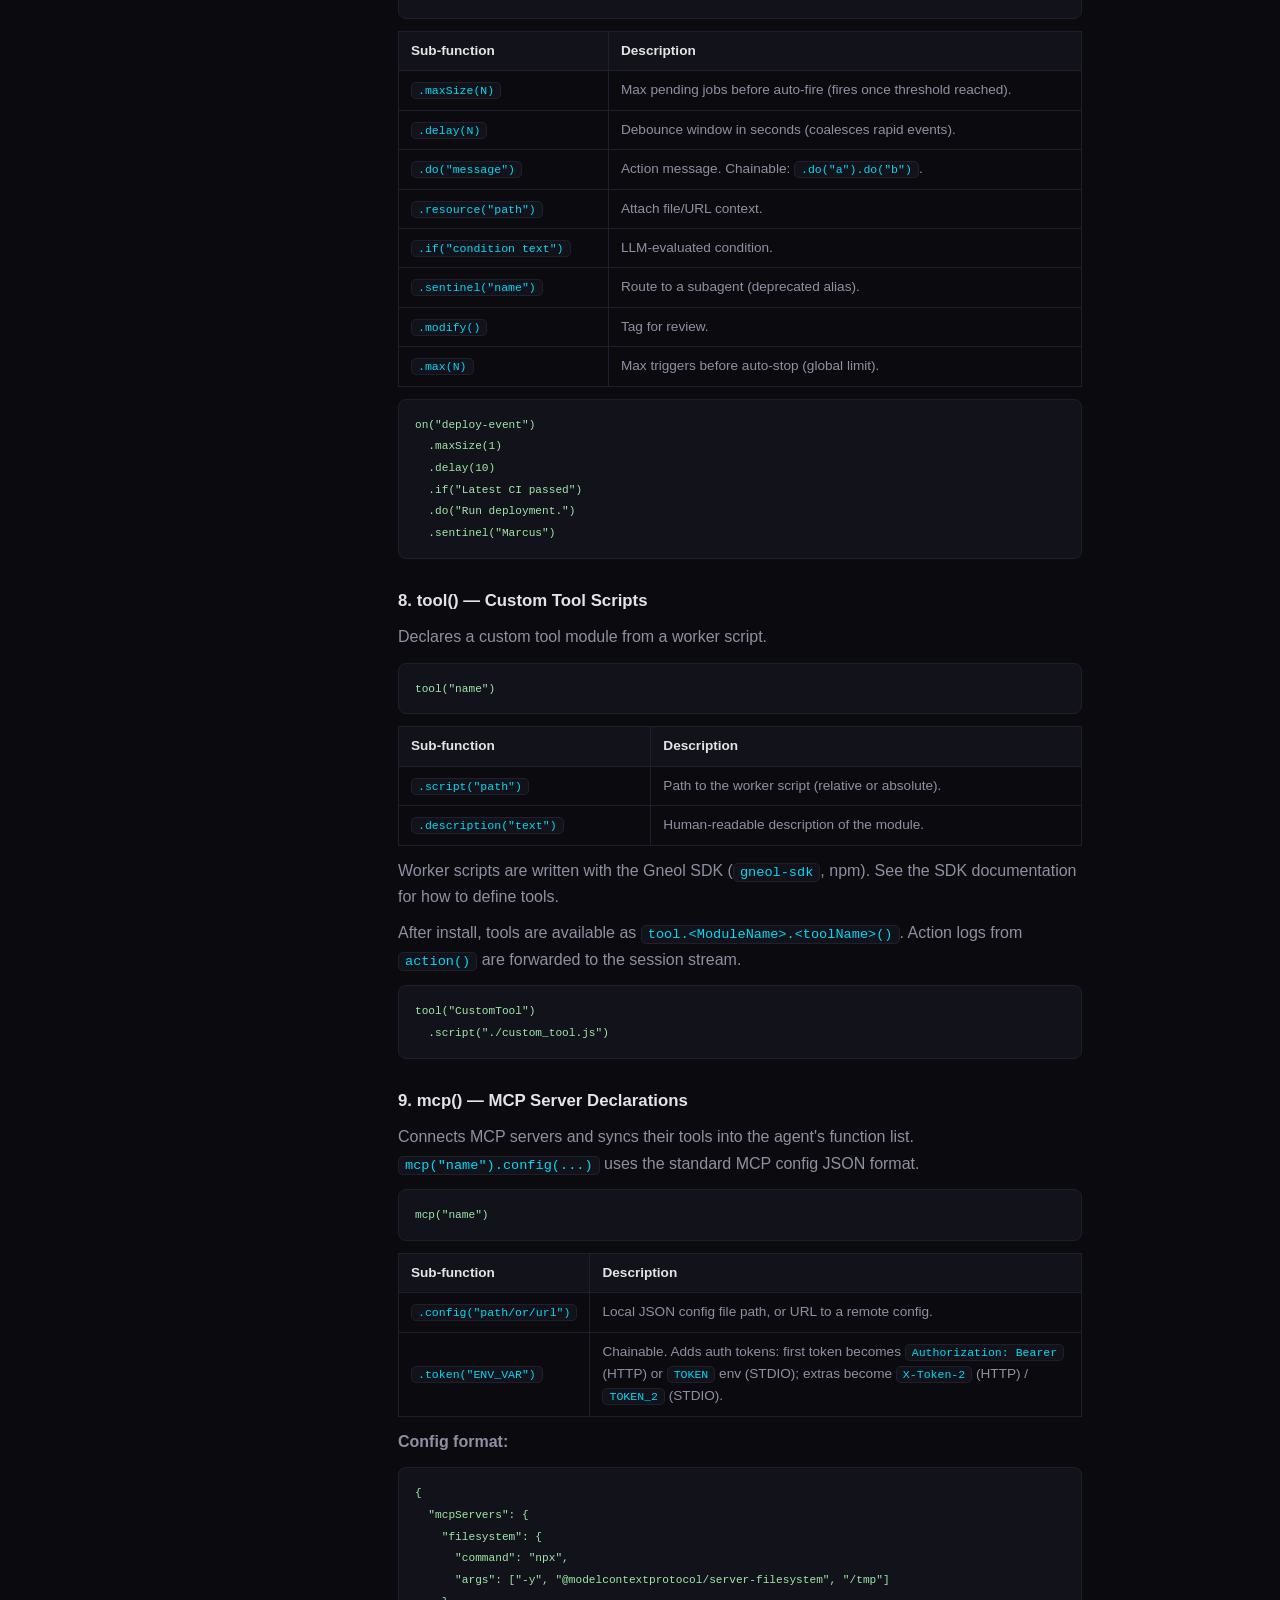
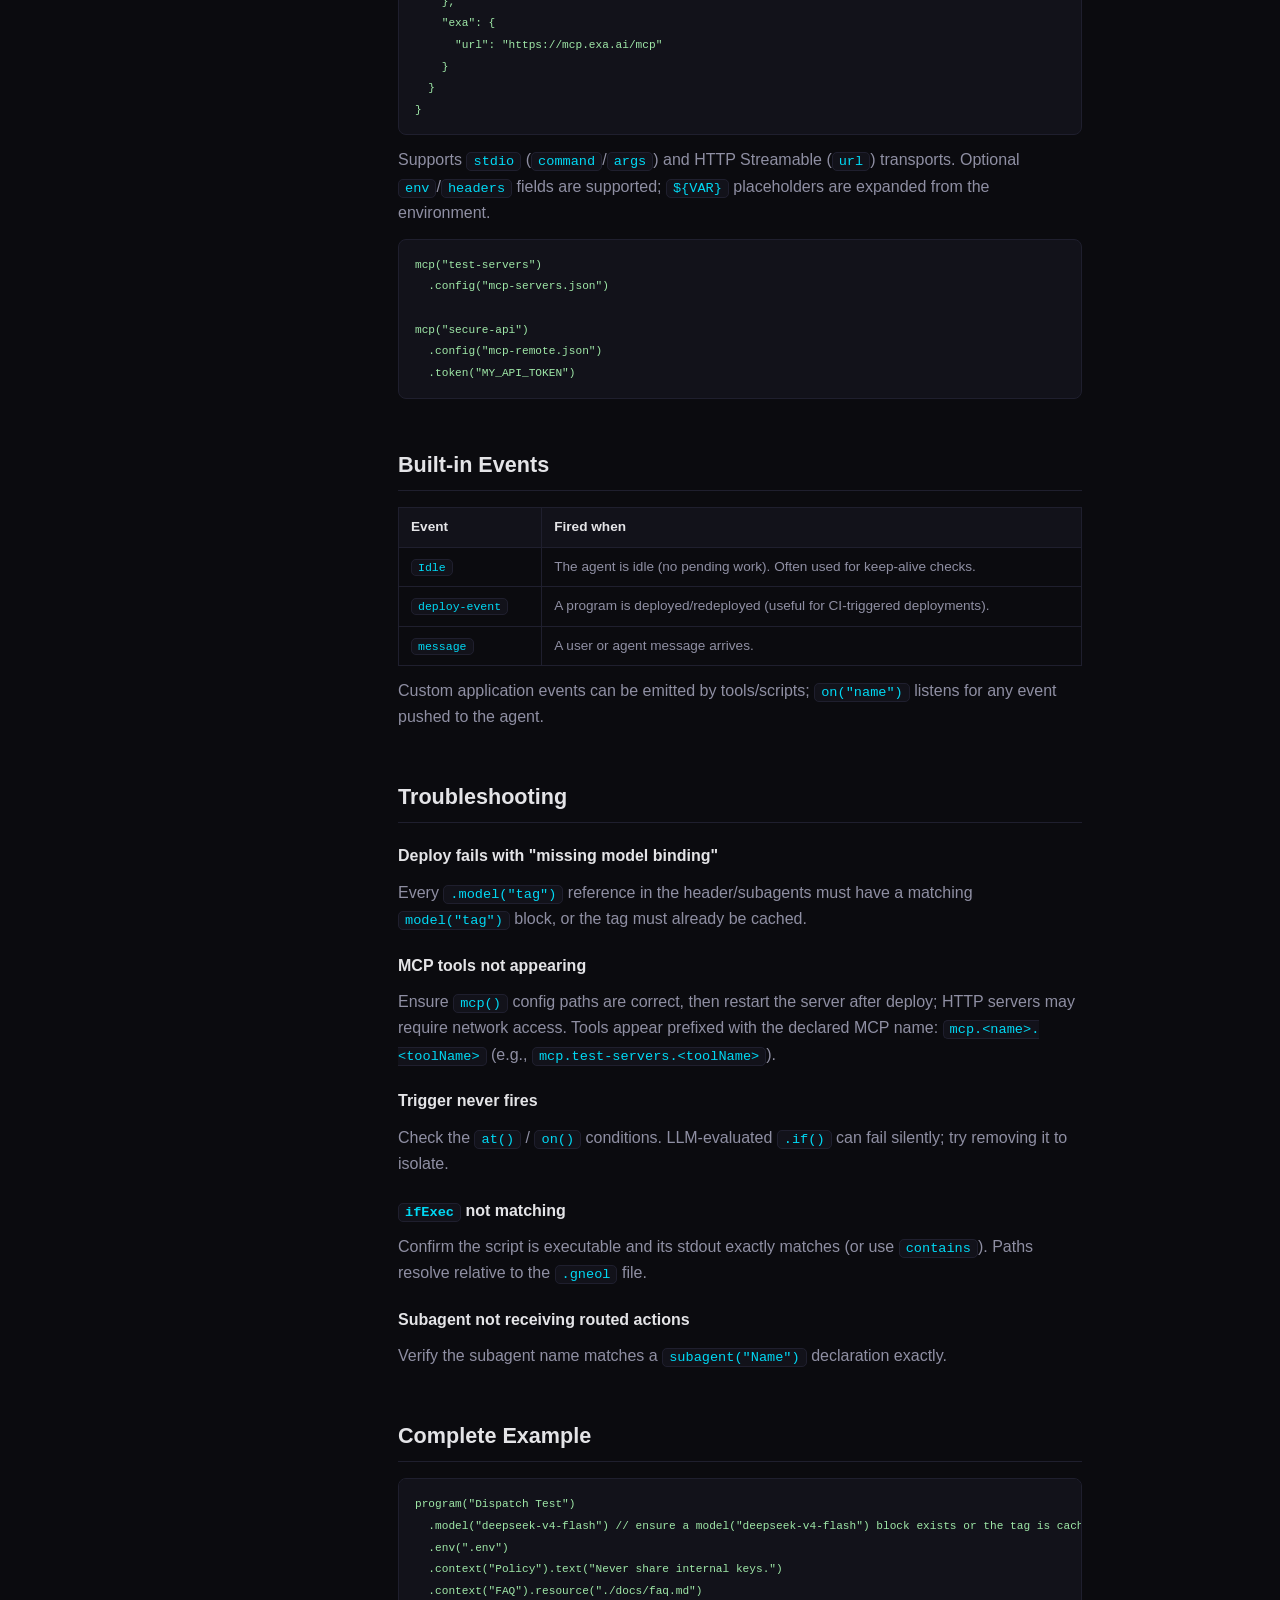
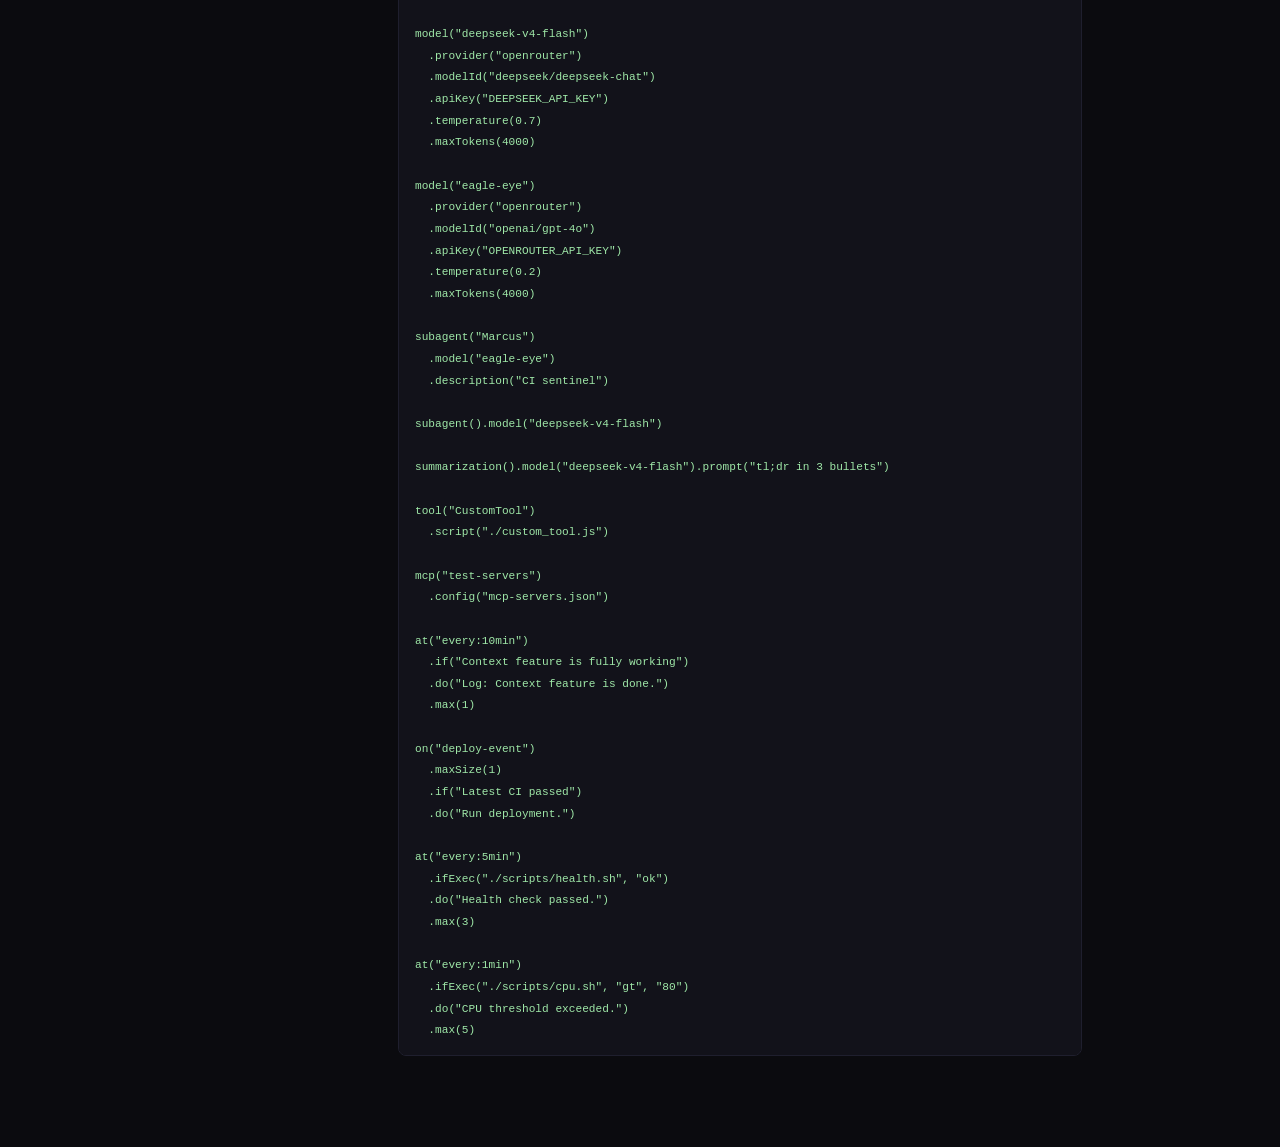
==== commit 7c9047a6: "Docs: fix TOC, remove SDK internals, use real command names; restore landing install section" ====
--- a/docs/index.html
+++ b/docs/index.html
@@ -145,11 +145,12 @@
       <nav class="sidebar">
         <strong>Contents</strong>
         <br /><br />
-        <a href="#getting-started">1. Getting Started</a>
-        <a href="#architecture">2. Architecture</a>
-        <a href="#path-resolution">3. Path Resolution</a>
-        <a href="#installation-deployment">4. Installation &amp; Deployment</a>
-        <a href="#directives">5. Directives</a>
+        <a href="#installation">1. Installation</a>
+        <a href="#getting-started">2. Getting Started</a>
+        <a href="#architecture">3. Architecture</a>
+        <a href="#path-resolution">4. Path Resolution</a>
+        <a href="#installation-deployment">5. Installation &amp; Deployment</a>
+        <a href="#directives">6. Directives</a>
         <a href="#program">program()</a>
         <a href="#model">model()</a>
         <a href="#subagent">subagent()</a>
@@ -159,21 +160,33 @@
         <a href="#on">on() — Event Triggers</a>
         <a href="#tool">tool() — Custom Tools</a>
         <a href="#mcp">mcp() — MCP Servers</a>
-        <a href="#built-in-events">6. Built-in Events</a>
-        <a href="#troubleshooting">7. Troubleshooting</a>
-        <a href="#complete-example">8. Complete Example</a>
+        <a href="#built-in-events">7. Built-in Events</a>
+        <a href="#troubleshooting">8. Troubleshooting</a>
+        <a href="#complete-example">9. Complete Example</a>
       </nav>
 
       <main class="content">
         <h1>GNEOL Program Format Reference</h1>
         <p>A <code>.gneol</code> file defines a program for the Gneol platform. This document covers everything you need to write, deploy, and understand <code>.gneol</code> programs.</p>
+
+        <h2 id="installation">Installation</h2>
+        <h3>Quick install (recommended)</h3>
+<pre><code>curl -sSL https://raw.githubusercontent.com/Gneol/Gneol/main/install.sh | bash</code></pre>
+        <h3>Install a specific version</h3>
+<pre><code>curl -sSL https://raw.githubusercontent.com/Gneol/Gneol/main/install.sh | bash -s -- --version v0.2.5</code></pre>
+        <h3>Manual download</h3>
+        <p>Download from the <a href="https://github.com/Gneol/Gneol/releases" target="_blank" rel="noopener">Releases</a> page.</p>
 
         <h2 id="getting-started">Getting Started</h2>
         <p>A minimal <code>.gneol</code> program is just a header:</p>
 <pre><code>program("Hello World")
   .model("fast-llm")</code></pre>
+        <div class="note"><strong>Note:</strong> model tags that are not declared in the file must already exist on the server (e.g. pre-cached tags shipped with fresh installs or added via <code>gneol model</code>).</div>
         <p>Save it as <code>hello.gneol</code>, then deploy:</p>
-<pre><code>gneol-cli deploy -f hello.gneol</code></pre>
+<pre><code>gneol deploy -f hello.gneol</code></pre>
+        <p>Then talk to your agent:</p>
+<pre><code>gneol        # start an interactive session in the current directory
+gneol -a     # list and select an existing agent, then start chatting</code></pre>
         <p>That creates an agent named after your program title. Agents are the workers of Gneol: they receive messages, call functions, and execute triggers. From here you can add models, subagents, triggers, tools, and MCP servers as described below.</p>
 
         <h2 id="architecture">Architecture</h2>
@@ -202,8 +215,8 @@
 
         <h2 id="installation-deployment">Installation &amp; Deployment</h2>
         <p>Programs are deployed with the Gneol CLI. Start the server first if it isn't already running:</p>
-<pre><code>gneol-cli start          # start the server (--daemonize to run in background)
-gneol-cli deploy -f path/to/file.gneol</code></pre>
+<pre><code>gneol start          # start the server (--daemonize to run in background)
+gneol deploy -f path/to/file.gneol</code></pre>
         <p><code>deploy</code> reconciles server state with your <code>.gneol</code> script:</p>
         <ol>
           <li>Parses the <code>.gneol</code> file and its <code>import()</code>s.</li>
@@ -217,26 +230,28 @@
         <h3>Other useful commands</h3>
         <table>
           <tr><th>Command</th><th>Purpose</th></tr>
-          <tr><td><code>gneol-cli agent</code></td><td>List and select an existing agent.</td></tr>
-          <tr><td><code>gneol-cli model</code></td><td>Manage models.</td></tr>
-          <tr><td><code>gneol-cli mcp</code></td><td>Manage MCP servers.</td></tr>
-          <tr><td><code>gneol-cli tool</code></td><td>Manage tools.</td></tr>
-          <tr><td><code>gneol-cli event</code></td><td>Manage events.</td></tr>
-          <tr><td><code>gneol-cli schedule</code></td><td>Manage scheduled triggers.</td></tr>
-          <tr><td><code>gneol-cli secrets set &lt;key&gt; &lt;value&gt;</code></td><td>Store an API key securely.</td></tr>
-          <tr><td><code>gneol-cli convert</code></td><td>Convert <code>.gneol</code> to/from JSON or YAML.</td></tr>
-          <tr><td><code>gneol-cli rollback [target]</code></td><td>Rollback a previous deployment or resource change.</td></tr>
-          <tr><td><code>gneol-cli stop</code></td><td>Stop the server.</td></tr>
-        </table>
-        <p>Run <code>gneol-cli --help</code> for the full command list.</p>
+          <tr><td><code>gneol agent list</code></td><td>List agents on the server.</td></tr>
+          <tr><td><code>gneol agent scaffold &lt;name&gt;</code></td><td>Generate an agent scaffold as a <code>.gneol</code> snippet.</td></tr>
+          <tr><td><code>gneol model list</code></td><td>List models on the server.</td></tr>
+          <tr><td><code>gneol mcp list</code></td><td>List MCP servers.</td></tr>
+          <tr><td><code>gneol tool list</code></td><td>List tools.</td></tr>
+          <tr><td><code>gneol event list</code></td><td>List events.</td></tr>
+          <tr><td><code>gneol schedule list</code></td><td>List scheduled triggers.</td></tr>
+          <tr><td><code>gneol secrets &lt;action&gt; [key] [value]</code></td><td>Manage encrypted API key store (<code>list</code>, <code>get</code>, <code>set</code>, <code>delete</code>).</td></tr>
+          <tr><td><code>gneol convert</code></td><td>Convert <code>.gneol</code> to/from JSON or YAML.</td></tr>
+          <tr><td><code>gneol rollback [target]</code></td><td>Rollback a previous deployment or resource change.</td></tr>
+          <tr><td><code>gneol stop</code></td><td>Stop the server.</td></tr>
+          <tr><td><code>gneol -a</code></td><td>List and select an existing agent, then start chatting.</td></tr>
+        </table>
+        <p>Run <code>gneol --help</code> for the full command list.</p>
 
         <h2 id="directives">Directives</h2>
 
         <h3 id="program">1. program()</h3>
-        <p>The program header. Every <code>.gneol</code> file must start with exactly one <code>program()</code> directive.</p>
+        <p>The program header. Every <code>.gneol</code> file must contain exactly one <code>program()</code> directive. <code>import()</code> directives may appear before it; all other directives must come after.</p>
 <pre><code>program("Title")</code></pre>
         <table>
-          <tr><th>Function</th><th>Description</th></tr>
+          <tr><th>Sub-function</th><th>Description</th></tr>
           <tr><td><code>.model("tag")</code></td><td>Assigns the parent agent's model tag.</td></tr>
           <tr><td><code>.use("agentId")</code></td><td>Binds the program to a specific existing agent. Usually auto-injected on install.</td></tr>
           <tr><td><code>.env("path")</code></td><td>Specifies an env file path (default: auto-detect).</td></tr>
@@ -254,7 +269,7 @@
         <p>Declares a model binding for a tag used by agents, subagents, or summarization.</p>
 <pre><code>model("tag")</code></pre>
         <table>
-          <tr><th>Function</th><th>Description</th></tr>
+          <tr><th>Sub-function</th><th>Description</th></tr>
           <tr><td><code>.provider("name")</code></td><td>The provider name (e.g., <code>openrouter</code>). Required if <code>.apiKey()</code> is set.</td></tr>
           <tr><td><code>.modelId("id")</code></td><td>The model identifier (e.g., <code>openai/gpt-4o</code>).</td></tr>
           <tr><td><code>.apiKey("ENV_VAR")</code></td><td>Env variable name holding the API key.</td></tr>
@@ -263,7 +278,14 @@
           <tr><td><code>.rateLimit(10)</code></td><td>Requests per minute.</td></tr>
         </table>
         <div class="note"><strong>Validation:</strong> <code>provider</code> and <code>apiKey</code> must always be paired.</div>
-<pre><code>model("eagle-eye")
+<pre><code>model("deepseek-v4-flash")
+  .provider("openrouter")
+  .modelId("deepseek/deepseek-chat")
+  .apiKey("DEEPSEEK_API_KEY")
+  .temperature(0.7)
+  .maxTokens(4000)
+
+model("eagle-eye")
   .provider("openrouter")
   .modelId("openai/gpt-4o")
   .apiKey("OPENROUTER_API_KEY")
@@ -274,7 +296,7 @@
         <p>Declares a specialized child agent. (The older <code>sentinel()</code> keyword is deprecated — use <code>subagent()</code>.)</p>
 <pre><code>subagent("Name")</code></pre>
         <table>
-          <tr><th>Function</th><th>Description</th></tr>
+          <tr><th>Sub-function</th><th>Description</th></tr>
           <tr><td><code>.model("tag")</code></td><td>Assigns a model tag (empty name = wildcard for all).</td></tr>
           <tr><td><code>.id("agent_id")</code></td><td>Assigns an immutable identifier (used for lookups on re-parse).</td></tr>
           <tr><td><code>.description("text")</code></td><td>Sets the subagent's specialty/description (updates on re-parse).</td></tr>
@@ -282,7 +304,14 @@
         </table>
         <p>All sub-functions are optional per subagent.</p>
 <pre><code>subagent("Marcus")
-  .model("eagle-eye")
+  .model("deepseek-v4-flash")
+  .provider("openrouter")
+  .modelId("deepseek/deepseek-chat")
+  .apiKey("DEEPSEEK_API_KEY")
+  .temperature(0.7)
+  .maxTokens(4000)
+
+model("eagle-eye")
   .description("CI monitoring specialist")
   .backstory("You are a CI sentinel. Watch pipelines and report failures.")</code></pre>
         <p>A wildcard declaration applies its model to all subagents that don't declare one:</p>
@@ -292,7 +321,7 @@
         <p>Configures how conversations are summarized for the program's agents.</p>
 <pre><code>summarization()</code></pre>
         <table>
-          <tr><th>Function</th><th>Description</th></tr>
+          <tr><th>Sub-function</th><th>Description</th></tr>
           <tr><td><code>.model("tag")</code></td><td>Model tag to use for summarization.</td></tr>
           <tr><td><code>.prompt("...")</code></td><td>Summarization prompt (inline text, file path, or URL).</td></tr>
         </table>
@@ -325,7 +354,7 @@
         <p>Fires are executed while the server is running; a missed fire while the server is down is not retroactively queued.</p>
         <h4>Sub-functions</h4>
         <table>
-          <tr><th>Function</th><th>Description</th></tr>
+          <tr><th>Sub-function</th><th>Description</th></tr>
           <tr><td><code>.max(N)</code></td><td>Max triggers before auto-stop.</td></tr>
           <tr><td><code>.do("message")</code></td><td>Action message sent to the agent (or routed subagent). Chainable: <code>.do("a").do("b")</code>.</td></tr>
           <tr><td><code>.resource("path")</code></td><td>Attach file/URL context to the action.</td></tr>
@@ -351,9 +380,9 @@
         <p>Fires when an event is received. Events are pushed to the agent via the platform; see <a href="#built-in-events">Built-in Events</a>.</p>
 <pre><code>on("eventName")</code></pre>
         <table>
-          <tr><th>Function</th><th>Description</th></tr>
+          <tr><th>Sub-function</th><th>Description</th></tr>
           <tr><td><code>.maxSize(N)</code></td><td>Max pending jobs before auto-fire (fires once threshold reached).</td></tr>
-          <tr><td><code>.delay(Ns)</code></td><td>Debounce window in seconds (coalesces rapid events).</td></tr>
+          <tr><td><code>.delay(N)</code></td><td>Debounce window in seconds (coalesces rapid events).</td></tr>
           <tr><td><code>.do("message")</code></td><td>Action message. Chainable: <code>.do("a").do("b")</code>.</td></tr>
           <tr><td><code>.resource("path")</code></td><td>Attach file/URL context.</td></tr>
           <tr><td><code>.if("condition text")</code></td><td>LLM-evaluated condition.</td></tr>
@@ -372,30 +401,11 @@
         <p>Declares a custom tool module from a worker script.</p>
 <pre><code>tool("name")</code></pre>
         <table>
-          <tr><th>Function</th><th>Description</th></tr>
+          <tr><th>Sub-function</th><th>Description</th></tr>
           <tr><td><code>.script("path")</code></td><td>Path to the worker script (relative or absolute).</td></tr>
           <tr><td><code>.description("text")</code></td><td>Human-readable description of the module.</td></tr>
         </table>
-        <p><strong>Worker script requirements:</strong></p>
-        <ul>
-          <li>Import <code>{ Module }</code> from <code>gneol-sdk</code> (npm) and <code>{ z }</code> from <code>zod</code>.</li>
-          <li>Instantiate <code>new Module("Name")</code>.</li>
-          <li>Register tools via <code>.tool({...})</code> — <code>parameters</code> and <code>output</code> must be Zod schemas, not strings.</li>
-          <li>Call <code>.parse()</code> to start the worker.</li>
-        </ul>
-<pre><code>import { Module } from "gneol-sdk";
-import { z } from "zod";
-
-const mod = new Module("MyTool");
-mod.tool({
-    name: "myFunc",
-    description: "Does something useful",
-    parameters: z.object({ input: z.string() }),
-    output: z.object({ result: z.string() }),
-    func: async (args) => { /* runs when called */ },
-    action: async (args) => { /* runs for action logs */ },
-});
-mod.parse();</code></pre>
+        <p>Worker scripts are written with the Gneol SDK (<code>gneol-sdk</code>, npm). See the SDK documentation for how to define tools.</p>
         <p>After install, tools are available as <code>tool.&lt;ModuleName&gt;.&lt;toolName&gt;()</code>. Action logs from <code>action()</code> are forwarded to the session stream.</p>
 <pre><code>tool("CustomTool")
   .script("./custom_tool.js")</code></pre>
@@ -404,7 +414,7 @@
         <p>Connects MCP servers and syncs their tools into the agent's function list. <code>mcp("name").config(...)</code> uses the standard MCP config JSON format.</p>
 <pre><code>mcp("name")</code></pre>
         <table>
-          <tr><th>Function</th><th>Description</th></tr>
+          <tr><th>Sub-function</th><th>Description</th></tr>
           <tr><td><code>.config("path/or/url")</code></td><td>Local JSON config file path, or URL to a remote config.</td></tr>
           <tr><td><code>.token("ENV_VAR")</code></td><td>Chainable. Adds auth tokens: first token becomes <code>Authorization: Bearer</code> (HTTP) or <code>TOKEN</code> env (STDIO); extras become <code>X-Token-2</code> (HTTP) / <code>TOKEN_2</code> (STDIO).</td></tr>
         </table>
@@ -450,13 +460,18 @@
         <p>Verify the subagent name matches a <code>subagent("Name")</code> declaration exactly.</p>
 
         <h2 id="complete-example">Complete Example</h2>
-<pre><code>import('reusable_tasks.gneol')
-
-program("Dispatch Test")
-  .model("deepseek-v4-flash")
+<pre><code>program("Dispatch Test")
+  .model("deepseek-v4-flash") // ensure a model("deepseek-v4-flash") block exists or the tag is cached
   .env(".env")
   .context("Policy").text("Never share internal keys.")
   .context("FAQ").resource("./docs/faq.md")
+
+model("deepseek-v4-flash")
+  .provider("openrouter")
+  .modelId("deepseek/deepseek-chat")
+  .apiKey("DEEPSEEK_API_KEY")
+  .temperature(0.7)
+  .maxTokens(4000)
 
 model("eagle-eye")
   .provider("openrouter")
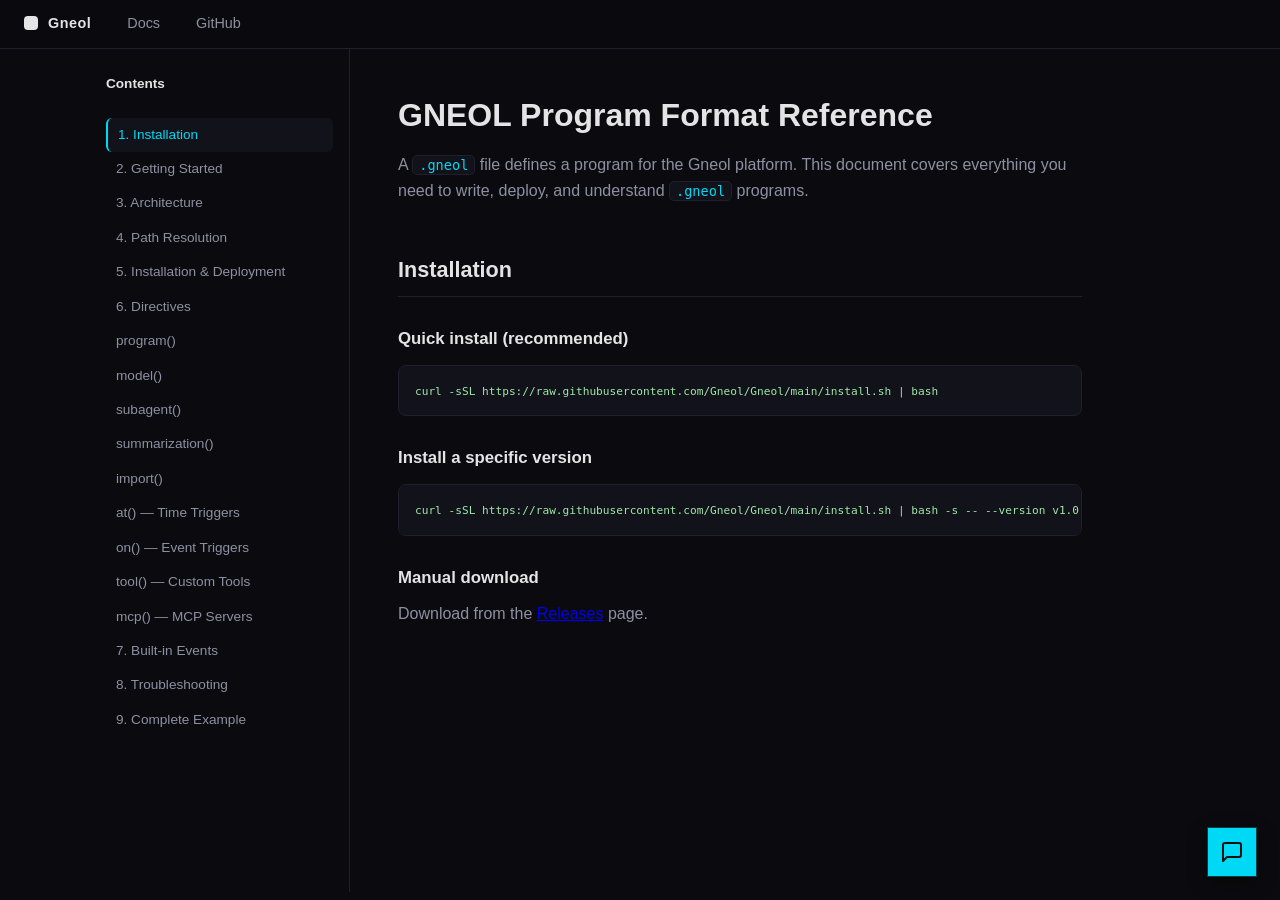
==== commit bfdfdff7: "Site polish: newsletter section, clean logo, docs topbar alignment, mobile docs nav, server->runtime" ====
--- a/docs/index.html
+++ b/docs/index.html
@@ -43,7 +43,17 @@
         margin-right: 16px;
       }
       .topbar a:hover, .topbar a.logo:hover { color: var(--text); }
-      .topbar a.logo { color: var(--text); font-weight: 700; }
+      .topbar a.logo { color: var(--text); font-weight: 700; letter-spacing: 0.5px; }
+      .topbar a.logo::before {
+        content: "";
+        display: inline-block;
+        width: 14px;
+        height: 14px;
+        background: var(--text);
+        border-radius: 4px;
+        margin-right: 10px;
+        vertical-align: -2px;
+      }
       .layout {
         display: grid;
         grid-template-columns: 260px 1fr;
@@ -74,6 +84,9 @@
         padding: 40px 48px 80px;
         max-width: 780px;
       }
+      .doc-section { display: none; }
+      .doc-section.active { display: block; }
+      .sidebar a.active { color: var(--accent-2); background: var(--bg-elev); border-left: 2px solid var(--accent-2); }
       h1 { font-size: 2rem; margin-bottom: 8px; }
       h2 {
         font-size: 1.35rem;
@@ -131,14 +144,178 @@
         .layout { grid-template-columns: 1fr; }
         .sidebar { display: none; }
         .content { padding: 24px 20px 60px; }
-      }
+        .mobile-nav {
+          display: block;
+          position: sticky;
+          top: 57px;
+          z-index: 100;
+          padding: 12px 20px;
+          background: var(--bg);
+          border-bottom: 1px solid var(--border);
+        }
+        .mobile-nav select {
+          width: 100%;
+          background: var(--bg-elev);
+          color: var(--text);
+          border: 1px solid var(--border);
+          border-radius: 0;
+          font-family: inherit;
+          font-size: 0.85rem;
+          padding: 8px 10px;
+          outline: none;
+        }
+      }
+      .mobile-nav { display: none; }
+      /* Contact widget */
+      .contact-widget {
+        position: fixed;
+        bottom: 24px;
+        right: 24px;
+        z-index: 999;
+        font-family: inherit;
+      }
+      .contact-widget-btn {
+        display: flex;
+        align-items: center;
+        justify-content: center;
+        width: 48px;
+        height: 48px;
+        background: var(--accent-2);
+        color: #061214;
+        border: none;
+        cursor: pointer;
+        border-radius: 0;
+        box-shadow: 0 0 0 1px rgba(0, 217, 245, 0.25), 0 6px 20px rgba(0, 0, 0, 0.45);
+        transition: box-shadow 0.2s, transform 0.2s;
+      }
+      .contact-widget-btn:hover {
+        box-shadow: 0 0 28px rgba(0, 217, 245, 0.6), 0 8px 24px rgba(0, 0, 0, 0.5);
+        transform: translateY(-2px);
+      }
+      .contact-widget-btn svg { flex-shrink: 0; }
+      .contact-panel {
+        position: absolute;
+        bottom: 60px;
+        right: 0;
+        width: 340px;
+        max-height: calc(100vh - 120px);
+        overflow-y: auto;
+        background: rgba(13, 17, 23, 0.97);
+        border: 1px solid var(--border);
+        box-shadow: 0 24px 60px rgba(0, 0, 0, 0.65);
+        opacity: 0;
+        transform: translateY(8px);
+        pointer-events: none;
+        transition: opacity 0.2s ease, transform 0.2s ease;
+      }
+      .contact-panel.open {
+        opacity: 1;
+        transform: translateY(0);
+        pointer-events: auto;
+      }
+      .contact-header {
+        display: flex;
+        align-items: center;
+        justify-content: space-between;
+        padding: 16px 20px 12px;
+        border-bottom: 1px solid var(--border);
+      }
+      .contact-header h3 {
+        font-size: 0.9rem;
+        font-weight: 700;
+        letter-spacing: 0.5px;
+        color: var(--text);
+      }
+      .contact-close {
+        background: none;
+        border: none;
+        color: var(--text-dim);
+        font-size: 1.5rem;
+        line-height: 1;
+        cursor: pointer;
+        padding: 0 2px;
+        transition: color 0.15s;
+      }
+      .contact-close:hover { color: var(--text); }
+      .contact-sub {
+        padding: 12px 20px 2px;
+        font-size: 0.75rem;
+        line-height: 1.5;
+        color: var(--text-dim);
+      }
+      .contact-form { padding: 18px 20px 20px; }
+      .contact-form label {
+        display: block;
+        font-size: 0.68rem;
+        font-weight: 700;
+        letter-spacing: 1.2px;
+        text-transform: uppercase;
+        color: var(--text-dim);
+        margin-bottom: 6px;
+      }
+      .contact-form input,
+      .contact-form textarea {
+        width: 100%;
+        background: #0a0d12;
+        border: 1px solid var(--border);
+        border-radius: 0;
+        color: var(--text);
+        font-family: inherit;
+        font-size: 0.85rem;
+        padding: 10px 12px;
+        margin-bottom: 16px;
+        outline: none;
+        transition: border-color 0.15s, box-shadow 0.15s;
+      }
+      .contact-form input:focus,
+      .contact-form textarea:focus {
+        border-color: var(--accent-2);
+        box-shadow: 0 0 0 1px rgba(0, 217, 245, 0.2);
+      }
+      .contact-form input:-webkit-autofill,
+      .contact-form textarea:-webkit-autofill {
+        -webkit-box-shadow: 0 0 0 1000px #0a0d12 inset;
+        -webkit-text-fill-color: var(--text);
+      }
+      .contact-form textarea { resize: vertical; min-height: 96px; }
+      .contact-form button {
+        width: 100%;
+        background: var(--accent-2);
+        color: #061214;
+        border: none;
+        padding: 12px;
+        font-family: inherit;
+        font-weight: 700;
+        font-size: 0.78rem;
+        letter-spacing: 1.5px;
+        text-transform: uppercase;
+        cursor: pointer;
+        border-radius: 0;
+        transition: background 0.15s, box-shadow 0.15s;
+      }
+      .contact-form button:hover {
+        background: #2be6ff;
+        box-shadow: 0 0 20px rgba(0, 217, 245, 0.35);
+      }
+      .contact-status {
+        font-size: 0.78rem;
+        color: #9fe8a8;
+        margin: 10px 0 0;
+        display: none;
+      }
+      .contact-status.error { color: #ff6b6b; }
     </style>
+    <noscript><style>.doc-section { display: block !important; }</style></noscript>
   </head>
   <body>
     <div class="topbar">
-      <a href="../" class="logo">⬡ Gneol</a>
+      <a href="../" class="logo">Gneol</a>
       <a href="#getting-started">Docs</a>
       <a href="https://github.com/Gneol/Gneol" target="_blank" rel="noopener">GitHub</a>
+    </div>
+
+    <div class="mobile-nav">
+      <select id="mobile-section-select" aria-label="Jump to section"></select>
     </div>
 
     <div class="layout">
@@ -169,19 +346,26 @@
         <h1>GNEOL Program Format Reference</h1>
         <p>A <code>.gneol</code> file defines a program for the Gneol platform. This document covers everything you need to write, deploy, and understand <code>.gneol</code> programs.</p>
 
-        <h2 id="installation">Installation</h2>
+        
+<div class="doc-section" id="sec-installation">
+<h2 id="installation">
+Installation</h2>
         <h3>Quick install (recommended)</h3>
 <pre><code>curl -sSL https://raw.githubusercontent.com/Gneol/Gneol/main/install.sh | bash</code></pre>
         <h3>Install a specific version</h3>
-<pre><code>curl -sSL https://raw.githubusercontent.com/Gneol/Gneol/main/install.sh | bash -s -- --version v0.2.5</code></pre>
+<pre><code>curl -sSL https://raw.githubusercontent.com/Gneol/Gneol/main/install.sh | bash -s -- --version v1.0.0</code></pre>
         <h3>Manual download</h3>
         <p>Download from the <a href="https://github.com/Gneol/Gneol/releases" target="_blank" rel="noopener">Releases</a> page.</p>
 
-        <h2 id="getting-started">Getting Started</h2>
+        
+</div>
+<div class="doc-section" id="sec-getting-started">
+<h2 id="getting-started">
+Getting Started</h2>
         <p>A minimal <code>.gneol</code> program is just a header:</p>
 <pre><code>program("Hello World")
   .model("fast-llm")</code></pre>
-        <div class="note"><strong>Note:</strong> model tags that are not declared in the file must already exist on the server (e.g. pre-cached tags shipped with fresh installs or added via <code>gneol model</code>).</div>
+        <div class="note"><strong>Note:</strong> model tags that are not declared in the file must already exist on the local runtime (e.g. pre-cached tags shipped with fresh installs or added via <code>gneol model</code>).</div>
         <p>Save it as <code>hello.gneol</code>, then deploy:</p>
 <pre><code>gneol deploy -f hello.gneol</code></pre>
         <p>Then talk to your agent:</p>
@@ -189,7 +373,11 @@
 gneol -a     # list and select an existing agent, then start chatting</code></pre>
         <p>That creates an agent named after your program title. Agents are the workers of Gneol: they receive messages, call functions, and execute triggers. From here you can add models, subagents, triggers, tools, and MCP servers as described below.</p>
 
-        <h2 id="architecture">Architecture</h2>
+        
+</div>
+<div class="doc-section" id="sec-architecture">
+<h2 id="architecture">
+Architecture</h2>
         <p>Gneol programs describe a system of cooperating agents:</p>
         <ul>
           <li><strong>Program</strong> — a <code>.gneol</code> file. Defines models, subagents, triggers, tools, and MCP connections.</li>
@@ -201,7 +389,11 @@
         </ul>
         <p>A deployed program creates a root agent. It can dispatch work to its subagents (e.g., via trigger routing with <code>.sentinel("Name")</code>).</p>
 
-        <h2 id="path-resolution">Path Resolution</h2>
+        
+</div>
+<div class="doc-section" id="sec-path-resolution">
+<h2 id="path-resolution">
+Path Resolution</h2>
         <p><strong>All relative paths in a <code>.gneol</code> file resolve relative to the directory containing that <code>.gneol</code> file</strong> — not the process CWD and not the agent workspace.</p>
         <p>This applies to:</p>
         <ul>
@@ -213,11 +405,15 @@
         </ul>
         <p>Absolute paths and URLs are used as-is.</p>
 
-        <h2 id="installation-deployment">Installation &amp; Deployment</h2>
-        <p>Programs are deployed with the Gneol CLI. Start the server first if it isn't already running:</p>
-<pre><code>gneol start          # start the server (--daemonize to run in background)
+        
+</div>
+<div class="doc-section" id="sec-installation-deployment">
+<h2 id="installation-deployment">
+Installation &amp; Deployment</h2>
+        <p>Programs are deployed with the Gneol CLI. Start the runtime first if it isn't already running:</p>
+<pre><code>gneol start          # start the runtime (--daemonize to run in background)
 gneol deploy -f path/to/file.gneol</code></pre>
-        <p><code>deploy</code> reconciles server state with your <code>.gneol</code> script:</p>
+        <p><code>deploy</code> reconciles runtime state with your <code>.gneol</code> script:</p>
         <ol>
           <li>Parses the <code>.gneol</code> file and its <code>import()</code>s.</li>
           <li>Creates/updates the root agent for the program.</li>
@@ -226,13 +422,13 @@
           <li>Connects <code>mcp()</code> servers and syncs their tools.</li>
           <li>Rebuilds the agent's function list so new tools are immediately available.</li>
         </ol>
-        <div class="note"><strong>Note:</strong> some sync steps (e.g., MCP connections) require a server restart to take full effect.</div>
+        <div class="note"><strong>Note:</strong> some sync steps (e.g., MCP connections) require a runtime restart to take full effect.</div>
         <h3>Other useful commands</h3>
         <table>
           <tr><th>Command</th><th>Purpose</th></tr>
-          <tr><td><code>gneol agent list</code></td><td>List agents on the server.</td></tr>
+          <tr><td><code>gneol agent list</code></td><td>List agents on the local runtime.</td></tr>
           <tr><td><code>gneol agent scaffold &lt;name&gt;</code></td><td>Generate an agent scaffold as a <code>.gneol</code> snippet.</td></tr>
-          <tr><td><code>gneol model list</code></td><td>List models on the server.</td></tr>
+          <tr><td><code>gneol model list</code></td><td>List models on the local runtime.</td></tr>
           <tr><td><code>gneol mcp list</code></td><td>List MCP servers.</td></tr>
           <tr><td><code>gneol tool list</code></td><td>List tools.</td></tr>
           <tr><td><code>gneol event list</code></td><td>List events.</td></tr>
@@ -240,12 +436,17 @@
           <tr><td><code>gneol secrets &lt;action&gt; [key] [value]</code></td><td>Manage encrypted API key store (<code>list</code>, <code>get</code>, <code>set</code>, <code>delete</code>).</td></tr>
           <tr><td><code>gneol convert</code></td><td>Convert <code>.gneol</code> to/from JSON or YAML.</td></tr>
           <tr><td><code>gneol rollback [target]</code></td><td>Rollback a previous deployment or resource change.</td></tr>
-          <tr><td><code>gneol stop</code></td><td>Stop the server.</td></tr>
+          <tr><td><code>gneol stop</code></td><td>Stop the runtime.</td></tr>
           <tr><td><code>gneol -a</code></td><td>List and select an existing agent, then start chatting.</td></tr>
         </table>
         <p>Run <code>gneol --help</code> for the full command list.</p>
-
-        <h2 id="directives">Directives</h2>
+        <div class="note"><strong>API keys:</strong> store secrets with <code>gneol secrets set &lt;key&gt; &lt;value&gt;</code>, then reference them from your program with <code>program().env(".env")</code> or <code>.model().apiKey("ENV_VAR")</code> — no hard-coded keys in your <code>.gneol</code> file.</div>
+
+        
+</div>
+<div class="doc-section" id="sec-directives">
+<h2 id="directives">
+Directives</h2>
 
         <h3 id="program">1. program()</h3>
         <p>The program header. Every <code>.gneol</code> file must contain exactly one <code>program()</code> directive. <code>import()</code> directives may appear before it; all other directives must come after.</p>
@@ -293,7 +494,7 @@
   .maxTokens(4000)</code></pre>
 
         <h3 id="subagent">3. subagent()</h3>
-        <p>Declares a specialized child agent. (The older <code>sentinel()</code> keyword is deprecated — use <code>subagent()</code>.)</p>
+        <p>Declares a specialized child agent. (The older <code>sentinel()</code> keyword is deprecated — use <code>subagent()</code> directly in new programs; the example below shows the modern form.)</p>
 <pre><code>subagent("Name")</code></pre>
         <table>
           <tr><th>Sub-function</th><th>Description</th></tr>
@@ -304,14 +505,7 @@
         </table>
         <p>All sub-functions are optional per subagent.</p>
 <pre><code>subagent("Marcus")
-  .model("deepseek-v4-flash")
-  .provider("openrouter")
-  .modelId("deepseek/deepseek-chat")
-  .apiKey("DEEPSEEK_API_KEY")
-  .temperature(0.7)
-  .maxTokens(4000)
-
-model("eagle-eye")
+  .model("eagle-eye")
   .description("CI monitoring specialist")
   .backstory("You are a CI sentinel. Watch pipelines and report failures.")</code></pre>
         <p>A wildcard declaration applies its model to all subagents that don't declare one:</p>
@@ -351,7 +545,7 @@
           <tr><td><code>every:Mon</code> / <code>every:Tuesday</code></td><td>Day of week.</td></tr>
           <tr><td><code>every:1st</code> / <code>every:15th</code></td><td>Day of month.</td></tr>
         </table>
-        <p>Fires are executed while the server is running; a missed fire while the server is down is not retroactively queued.</p>
+        <p>Fires are executed while the runtime is running; a missed fire while the runtime is down is not retroactively queued.</p>
         <h4>Sub-functions</h4>
         <table>
           <tr><th>Sub-function</th><th>Description</th></tr>
@@ -377,7 +571,7 @@
   .max(5)</code></pre>
 
         <h3 id="on">7. on() — Event-Based Triggers</h3>
-        <p>Fires when an event is received. Events are pushed to the agent via the platform; see <a href="#built-in-events">Built-in Events</a>.</p>
+        <p>Fires when an event is received. Events are pushed to the agent via the platform; see <a href="#built-in-events">Built-in Events</a>. (The <code>.sentinel("name")</code> routing option below is a deprecated alias for routing to a subagent — use the subagent's name directly.)</p>
 <pre><code>on("eventName")</code></pre>
         <table>
           <tr><th>Sub-function</th><th>Description</th></tr>
@@ -438,7 +632,11 @@
   .config("mcp-remote.json")
   .token("MY_API_TOKEN")</code></pre>
 
-        <h2 id="built-in-events">Built-in Events</h2>
+        
+</div>
+<div class="doc-section" id="sec-built-in-events">
+<h2 id="built-in-events">
+Built-in Events</h2>
         <table>
           <tr><th>Event</th><th>Fired when</th></tr>
           <tr><td><code>Idle</code></td><td>The agent is idle (no pending work). Often used for keep-alive checks.</td></tr>
@@ -447,11 +645,15 @@
         </table>
         <p>Custom application events can be emitted by tools/scripts; <code>on("name")</code> listens for any event pushed to the agent.</p>
 
-        <h2 id="troubleshooting">Troubleshooting</h2>
+        
+</div>
+<div class="doc-section" id="sec-troubleshooting">
+<h2 id="troubleshooting">
+Troubleshooting</h2>
         <h4>Deploy fails with "missing model binding"</h4>
         <p>Every <code>.model("tag")</code> reference in the header/subagents must have a matching <code>model("tag")</code> block, or the tag must already be cached.</p>
         <h4>MCP tools not appearing</h4>
-        <p>Ensure <code>mcp()</code> config paths are correct, then restart the server after deploy; HTTP servers may require network access. Tools appear prefixed with the declared MCP name: <code>mcp.&lt;name&gt;.&lt;toolName&gt;</code> (e.g., <code>mcp.test-servers.&lt;toolName&gt;</code>).</p>
+        <p>Ensure <code>mcp()</code> config paths are correct, then restart the runtime after deploy; HTTP servers may require network access. Tools appear prefixed with the declared MCP name: <code>mcp.&lt;name&gt;.&lt;toolName&gt;</code> (e.g., <code>mcp.test-servers.&lt;toolName&gt;</code>).</p>
         <h4>Trigger never fires</h4>
         <p>Check the <code>at()</code> / <code>on()</code> conditions. LLM-evaluated <code>.if()</code> can fail silently; try removing it to isolate.</p>
         <h4><code>ifExec</code> not matching</h4>
@@ -459,7 +661,11 @@
         <h4>Subagent not receiving routed actions</h4>
         <p>Verify the subagent name matches a <code>subagent("Name")</code> declaration exactly.</p>
 
-        <h2 id="complete-example">Complete Example</h2>
+        
+</div>
+<div class="doc-section" id="sec-complete-example">
+<h2 id="complete-example">
+Complete Example</h2>
 <pre><code>program("Dispatch Test")
   .model("deepseek-v4-flash") // ensure a model("deepseek-v4-flash") block exists or the tag is cached
   .env(".env")
@@ -513,7 +719,166 @@
   .ifExec("./scripts/cpu.sh", "gt", "80")
   .do("CPU threshold exceeded.")
   .max(5)</code></pre>
-      </main>
+      
+</div>
+</main>
+
+    <script>
+      // Docs navigation — show one section at a time
+      (function () {
+        var links = document.querySelectorAll(".sidebar a");
+        var sections = document.querySelectorAll(".doc-section");
+
+        function showSection(id) {
+          sections.forEach(function (s) {
+            s.classList.remove("active");
+            if (s.id === "sec-" + id) s.classList.add("active");
+          });
+          links.forEach(function (l) {
+            l.classList.remove("active");
+            if (l.getAttribute("href") === "#" + id) l.classList.add("active");
+          });
+          var sel = document.getElementById("mobile-section-select");
+          if (sel && sel.value !== id) sel.value = id;
+        }
+
+        links.forEach(function (link) {
+          link.addEventListener("click", function (e) {
+            var id = link.getAttribute("href").slice(1);
+            var target = document.getElementById("sec-" + id);
+            // Sub-items (e.g. program(), model()) live under Directives
+            if (target) {
+              showSection(id);
+            } else {
+              showSection("directives");
+            }
+            // Keep active highlight on the parent item for sub-item clicks
+            if (!target) {
+              links.forEach(function (l) {
+                l.classList.remove("active");
+                if (l.getAttribute("href") === "#directives") l.classList.add("active");
+              });
+              var sel = document.getElementById("mobile-section-select");
+              if (sel) sel.value = "directives";
+            }
+          });
+        });
+
+        // Build mobile select options from sidebar links, showing top-level sections
+        var sel = document.getElementById("mobile-section-select");
+        if (sel) {
+          var seen = {};
+          links.forEach(function (l) {
+            var id = l.getAttribute("href").slice(1);
+            var label = l.textContent.replace(/^\d+\.\s*/, "");
+            if (id === "directives" || !document.getElementById("sec-" + id)) return;
+            if (seen[id]) return;
+            seen[id] = true;
+            var opt = document.createElement("option");
+            opt.value = id;
+            opt.textContent = label;
+            sel.appendChild(opt);
+          });
+          sel.addEventListener("change", function () {
+            showSection(sel.value);
+            window.scrollTo({ top: 0, behavior: "smooth" });
+          });
+        }
+
+        // Show first section by default if none active
+        if (!document.querySelector(".doc-section.active") && sections.length) {
+          sections[0].classList.add("active");
+          showSection(sections.length ? sections[0].id.slice(4) : "");
+        }
+        if (!document.querySelector(".sidebar a.active")) {
+          var first = links[0];
+          if (first) first.classList.add("active");
+        }
+      })();
+    </script>
     </div>
+
+    <div class="contact-widget">
+      <div class="contact-panel" id="contact-panel" role="dialog" aria-label="Contact us">
+        <div class="contact-header">
+          <h3>Contact us</h3>
+          <button class="contact-close" id="contact-close" aria-label="Close">&times;</button>
+        </div>
+        <div class="contact-sub">Questions, feedback, or a bug report — we read everything.</div>
+        <form class="contact-form" id="contact-form">
+          <label for="contact-name">Name</label>
+          <input type="text" id="contact-name" name="name" placeholder="Your name" required />
+          <label for="contact-email">Email</label>
+          <input type="email" id="contact-email" name="email" placeholder="you@example.com" required />
+          <label for="contact-message">Message</label>
+          <textarea id="contact-message" name="message" placeholder="How can we help?" required></textarea>
+          <button type="submit">Send message</button>
+          <p class="contact-status" id="contact-status" role="status"></p>
+        </form>
+      </div>
+      <button class="contact-widget-btn" id="contact-widget-btn" aria-label="Contact us" title="Contact us">
+        <svg width="24" height="24" viewBox="0 0 24 24" fill="none" stroke="currentColor" stroke-width="2" stroke-linecap="round" stroke-linejoin="round">
+          <path d="M21 15a2 2 0 0 1-2 2H7l-4 4V5a2 2 0 0 1 2-2h14a2 2 0 0 1 2 2z"></path>
+        </svg>
+      </button>
+    </div>
+
+    <script>
+      // Contact widget
+      (function () {
+        var btn = document.getElementById("contact-widget-btn");
+        var panel = document.getElementById("contact-panel");
+        var form = document.getElementById("contact-form");
+        var status = document.getElementById("contact-status");
+        var closeBtn = document.getElementById("contact-close");
+        if (!btn || !panel || !form) return;
+
+        btn.addEventListener("click", function () {
+          panel.classList.toggle("open");
+        });
+
+        if (closeBtn) {
+          closeBtn.addEventListener("click", function () {
+            panel.classList.remove("open");
+          });
+        }
+
+        form.addEventListener("submit", function (e) {
+          e.preventDefault();
+          var data = new FormData(form);
+          data.append("_subject", "Gneol website contact");
+          data.append("_template", "table");
+          status.style.display = "block";
+          status.textContent = "Sending...";
+          status.classList.remove("error");
+          fetch("https://formsubmit.co/ajax/tentarclesai@gmail.com", {
+            method: "POST",
+            body: data,
+            headers: { "Accept": "application/json" }
+          })
+            .then(function (r) { return r.json(); })
+            .then(function (res) {
+              if (res.success === "false" || res.error) throw new Error(res.message || "Error");
+              status.textContent = "✓ Message sent. We'll get back to you.";
+              form.reset();
+              setTimeout(function () { status.style.display = "none"; }, 5000);
+            })
+            .catch(function (err) {
+              status.classList.add("error");
+              status.textContent = "Failed to send. Email us: tentarclesai@gmail.com";
+            });
+        });
+
+        // ESC closes the panel
+        document.addEventListener("keydown", function (e) {
+          if (e.key === "Escape") panel.classList.remove("open");
+        });
+
+        // Click outside closes the panel
+        document.addEventListener("click", function (e) {
+          if (!e.target.closest(".contact-widget")) panel.classList.remove("open");
+        });
+      })();
+    </script>
   </body>
 </html>
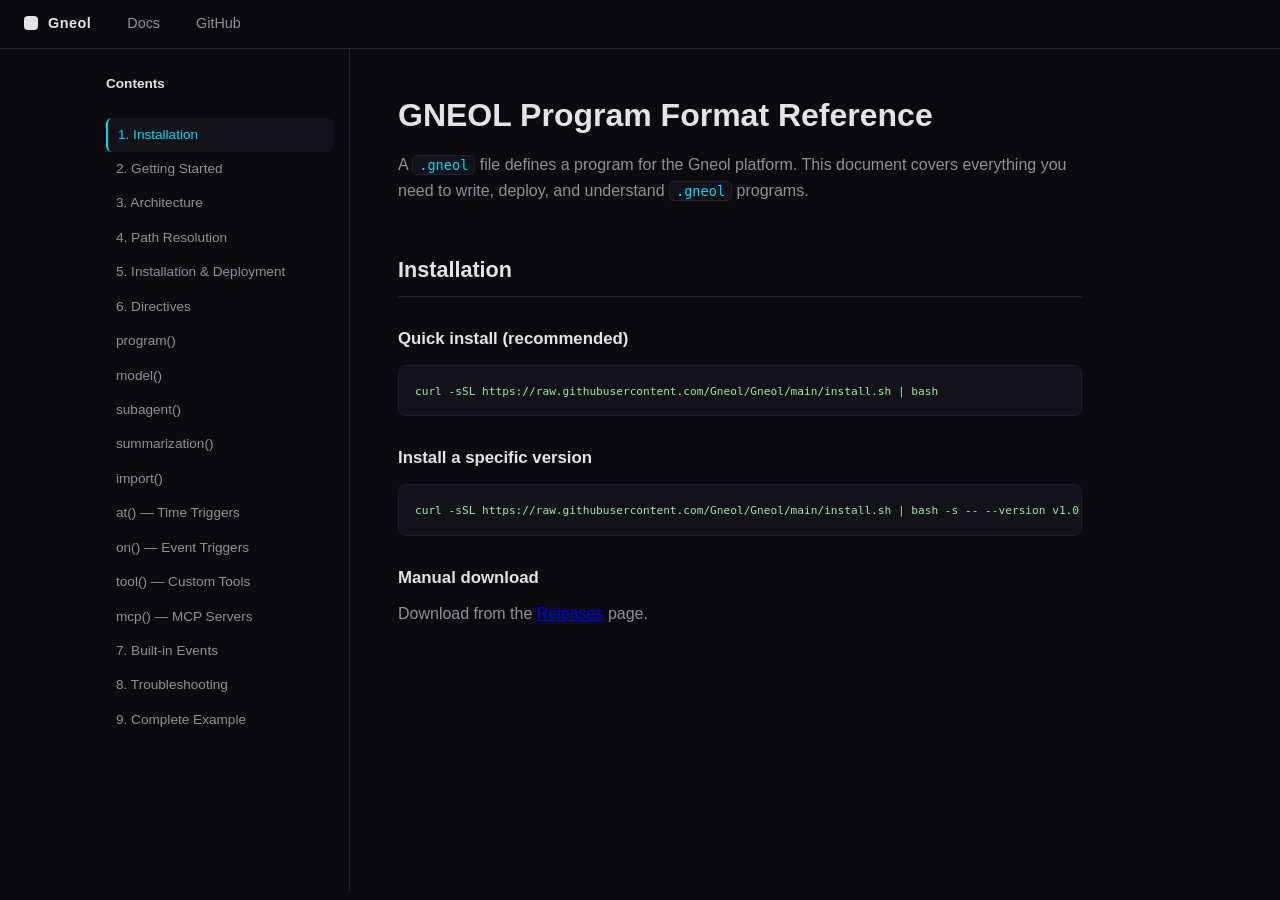
==== commit 66be0ce5: "Remove contact widget; mailto/community links cover contact" ====
--- a/docs/index.html
+++ b/docs/index.html
@@ -193,117 +193,7 @@
         transform: translateY(-2px);
       }
       .contact-widget-btn svg { flex-shrink: 0; }
-      .contact-panel {
-        position: absolute;
-        bottom: 60px;
-        right: 0;
-        width: 340px;
-        max-height: calc(100vh - 120px);
-        overflow-y: auto;
-        background: rgba(13, 17, 23, 0.97);
-        border: 1px solid var(--border);
-        box-shadow: 0 24px 60px rgba(0, 0, 0, 0.65);
-        opacity: 0;
-        transform: translateY(8px);
-        pointer-events: none;
-        transition: opacity 0.2s ease, transform 0.2s ease;
-      }
-      .contact-panel.open {
-        opacity: 1;
-        transform: translateY(0);
-        pointer-events: auto;
-      }
-      .contact-header {
-        display: flex;
-        align-items: center;
-        justify-content: space-between;
-        padding: 16px 20px 12px;
-        border-bottom: 1px solid var(--border);
-      }
-      .contact-header h3 {
-        font-size: 0.9rem;
-        font-weight: 700;
-        letter-spacing: 0.5px;
-        color: var(--text);
-      }
-      .contact-close {
-        background: none;
-        border: none;
-        color: var(--text-dim);
-        font-size: 1.5rem;
-        line-height: 1;
-        cursor: pointer;
-        padding: 0 2px;
-        transition: color 0.15s;
-      }
-      .contact-close:hover { color: var(--text); }
-      .contact-sub {
-        padding: 12px 20px 2px;
-        font-size: 0.75rem;
-        line-height: 1.5;
-        color: var(--text-dim);
-      }
-      .contact-form { padding: 18px 20px 20px; }
-      .contact-form label {
-        display: block;
-        font-size: 0.68rem;
-        font-weight: 700;
-        letter-spacing: 1.2px;
-        text-transform: uppercase;
-        color: var(--text-dim);
-        margin-bottom: 6px;
-      }
-      .contact-form input,
-      .contact-form textarea {
-        width: 100%;
-        background: #0a0d12;
-        border: 1px solid var(--border);
-        border-radius: 0;
-        color: var(--text);
-        font-family: inherit;
-        font-size: 0.85rem;
-        padding: 10px 12px;
-        margin-bottom: 16px;
-        outline: none;
-        transition: border-color 0.15s, box-shadow 0.15s;
-      }
-      .contact-form input:focus,
-      .contact-form textarea:focus {
-        border-color: var(--accent-2);
-        box-shadow: 0 0 0 1px rgba(0, 217, 245, 0.2);
-      }
-      .contact-form input:-webkit-autofill,
-      .contact-form textarea:-webkit-autofill {
-        -webkit-box-shadow: 0 0 0 1000px #0a0d12 inset;
-        -webkit-text-fill-color: var(--text);
-      }
-      .contact-form textarea { resize: vertical; min-height: 96px; }
-      .contact-form button {
-        width: 100%;
-        background: var(--accent-2);
-        color: #061214;
-        border: none;
-        padding: 12px;
-        font-family: inherit;
-        font-weight: 700;
-        font-size: 0.78rem;
-        letter-spacing: 1.5px;
-        text-transform: uppercase;
-        cursor: pointer;
-        border-radius: 0;
-        transition: background 0.15s, box-shadow 0.15s;
-      }
-      .contact-form button:hover {
-        background: #2be6ff;
-        box-shadow: 0 0 20px rgba(0, 217, 245, 0.35);
-      }
-      .contact-status {
-        font-size: 0.78rem;
-        color: #9fe8a8;
-        margin: 10px 0 0;
-        display: none;
-      }
-      .contact-status.error { color: #ff6b6b; }
+      
     </style>
     <noscript><style>.doc-section { display: block !important; }</style></noscript>
   </head>
@@ -796,89 +686,6 @@
         }
       })();
     </script>
-    </div>
-
-    <div class="contact-widget">
-      <div class="contact-panel" id="contact-panel" role="dialog" aria-label="Contact us">
-        <div class="contact-header">
-          <h3>Contact us</h3>
-          <button class="contact-close" id="contact-close" aria-label="Close">&times;</button>
-        </div>
-        <div class="contact-sub">Questions, feedback, or a bug report — we read everything.</div>
-        <form class="contact-form" id="contact-form">
-          <label for="contact-name">Name</label>
-          <input type="text" id="contact-name" name="name" placeholder="Your name" required />
-          <label for="contact-email">Email</label>
-          <input type="email" id="contact-email" name="email" placeholder="you@example.com" required />
-          <label for="contact-message">Message</label>
-          <textarea id="contact-message" name="message" placeholder="How can we help?" required></textarea>
-          <button type="submit">Send message</button>
-          <p class="contact-status" id="contact-status" role="status"></p>
-        </form>
-      </div>
-      <button class="contact-widget-btn" id="contact-widget-btn" aria-label="Contact us" title="Contact us">
-        <svg width="24" height="24" viewBox="0 0 24 24" fill="none" stroke="currentColor" stroke-width="2" stroke-linecap="round" stroke-linejoin="round">
-          <path d="M21 15a2 2 0 0 1-2 2H7l-4 4V5a2 2 0 0 1 2-2h14a2 2 0 0 1 2 2z"></path>
-        </svg>
-      </button>
-    </div>
-
-    <script>
-      // Contact widget
-      (function () {
-        var btn = document.getElementById("contact-widget-btn");
-        var panel = document.getElementById("contact-panel");
-        var form = document.getElementById("contact-form");
-        var status = document.getElementById("contact-status");
-        var closeBtn = document.getElementById("contact-close");
-        if (!btn || !panel || !form) return;
-
-        btn.addEventListener("click", function () {
-          panel.classList.toggle("open");
-        });
-
-        if (closeBtn) {
-          closeBtn.addEventListener("click", function () {
-            panel.classList.remove("open");
-          });
-        }
-
-        form.addEventListener("submit", function (e) {
-          e.preventDefault();
-          var data = new FormData(form);
-          data.append("_subject", "Gneol website contact");
-          data.append("_template", "table");
-          status.style.display = "block";
-          status.textContent = "Sending...";
-          status.classList.remove("error");
-          fetch("https://formsubmit.co/ajax/tentarclesai@gmail.com", {
-            method: "POST",
-            body: data,
-            headers: { "Accept": "application/json" }
-          })
-            .then(function (r) { return r.json(); })
-            .then(function (res) {
-              if (res.success === "false" || res.error) throw new Error(res.message || "Error");
-              status.textContent = "✓ Message sent. We'll get back to you.";
-              form.reset();
-              setTimeout(function () { status.style.display = "none"; }, 5000);
-            })
-            .catch(function (err) {
-              status.classList.add("error");
-              status.textContent = "Failed to send. Email us: tentarclesai@gmail.com";
-            });
-        });
-
-        // ESC closes the panel
-        document.addEventListener("keydown", function (e) {
-          if (e.key === "Escape") panel.classList.remove("open");
-        });
-
-        // Click outside closes the panel
-        document.addEventListener("click", function (e) {
-          if (!e.target.closest(".contact-widget")) panel.classList.remove("open");
-        });
-      })();
-    </script>
+</div>
   </body>
 </html>
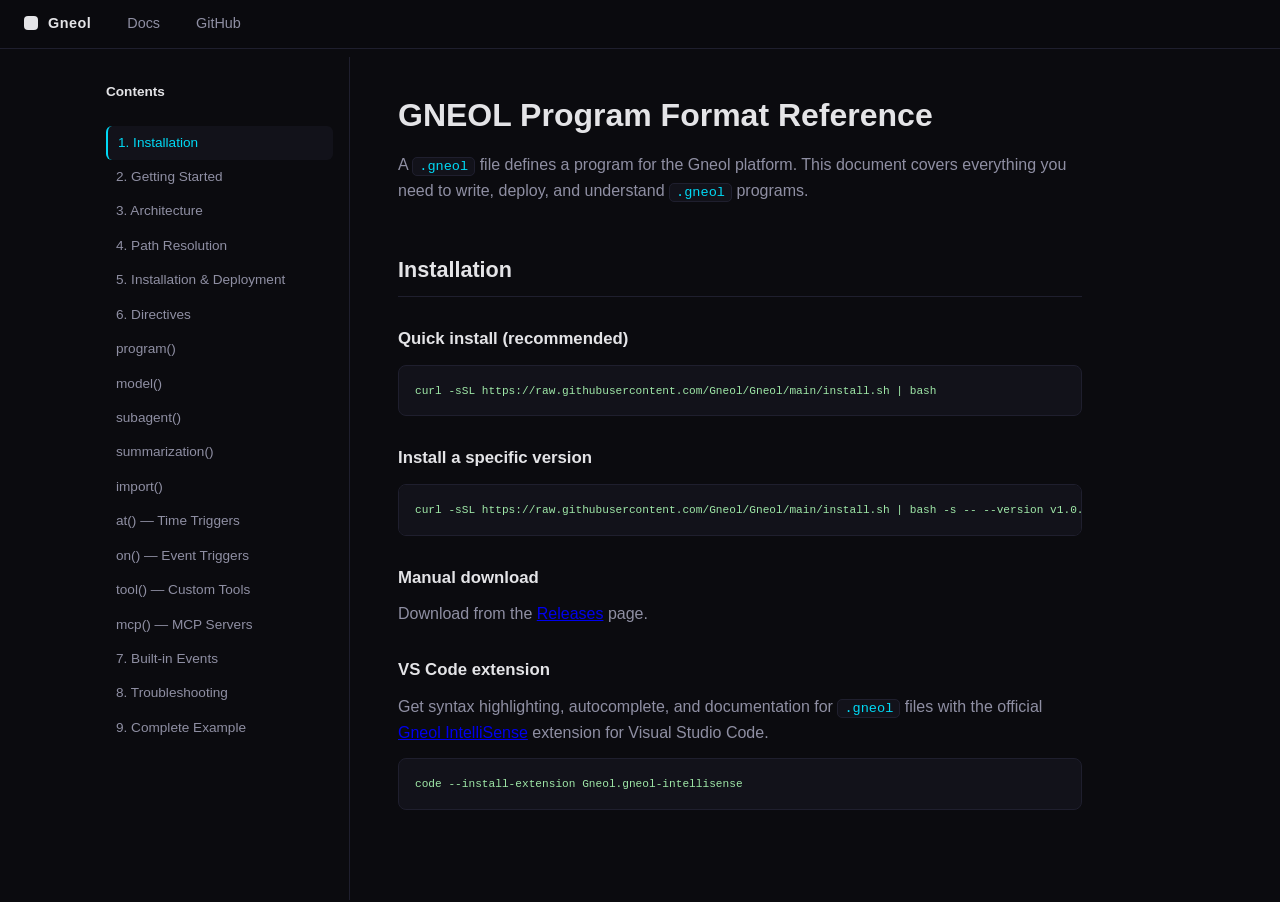
==== commit 0a9cd253: "Add VS Code IntelliSense section to landing and docs" ====
--- a/docs/index.html
+++ b/docs/index.html
@@ -166,34 +166,7 @@
         }
       }
       .mobile-nav { display: none; }
-      /* Contact widget */
-      .contact-widget {
-        position: fixed;
-        bottom: 24px;
-        right: 24px;
-        z-index: 999;
-        font-family: inherit;
-      }
-      .contact-widget-btn {
-        display: flex;
-        align-items: center;
-        justify-content: center;
-        width: 48px;
-        height: 48px;
-        background: var(--accent-2);
-        color: #061214;
-        border: none;
-        cursor: pointer;
-        border-radius: 0;
-        box-shadow: 0 0 0 1px rgba(0, 217, 245, 0.25), 0 6px 20px rgba(0, 0, 0, 0.45);
-        transition: box-shadow 0.2s, transform 0.2s;
-      }
-      .contact-widget-btn:hover {
-        box-shadow: 0 0 28px rgba(0, 217, 245, 0.6), 0 8px 24px rgba(0, 0, 0, 0.5);
-        transform: translateY(-2px);
-      }
-      .contact-widget-btn svg { flex-shrink: 0; }
-      
+    
     </style>
     <noscript><style>.doc-section { display: block !important; }</style></noscript>
   </head>
@@ -246,6 +219,14 @@
 <pre><code>curl -sSL https://raw.githubusercontent.com/Gneol/Gneol/main/install.sh | bash -s -- --version v1.0.0</code></pre>
         <h3>Manual download</h3>
         <p>Download from the <a href="https://github.com/Gneol/Gneol/releases" target="_blank" rel="noopener">Releases</a> page.</p>
+        <h3>VS Code extension</h3>
+        <p>
+          Get syntax highlighting, autocomplete, and documentation for
+          <code>.gneol</code> files with the official
+          <a href="https://marketplace.visualstudio.com/items?itemName=Gneol.gneol-intellisense" target="_blank" rel="noopener">Gneol IntelliSense</a>
+          extension for Visual Studio Code.
+        </p>
+<pre><code>code --install-extension Gneol.gneol-intellisense</code></pre>
 
         
 </div>
@@ -257,7 +238,9 @@
   .model("fast-llm")</code></pre>
         <div class="note"><strong>Note:</strong> model tags that are not declared in the file must already exist on the local runtime (e.g. pre-cached tags shipped with fresh installs or added via <code>gneol model</code>).</div>
         <p>Save it as <code>hello.gneol</code>, then deploy:</p>
-<pre><code>gneol deploy -f hello.gneol</code></pre>
+<pre><code>gneol deploy -f hello.gneol -i</code></pre>
+        <p>This deploys the program and starts an interactive chat session. To watch the file and redeploy automatically on every save, use <code>-w</code> instead:</p>
+<pre><code>gneol deploy -f hello.gneol -w</code></pre>
         <p>Then talk to your agent:</p>
 <pre><code>gneol        # start an interactive session in the current directory
 gneol -a     # list and select an existing agent, then start chatting</code></pre>
@@ -302,7 +285,9 @@
 Installation &amp; Deployment</h2>
         <p>Programs are deployed with the Gneol CLI. Start the runtime first if it isn't already running:</p>
 <pre><code>gneol start          # start the runtime (--daemonize to run in background)
-gneol deploy -f path/to/file.gneol</code></pre>
+gneol deploy -f path/to/file.gneol          # deploy once
+gneol deploy -f path/to/file.gneol -i       # deploy, then start an interactive session
+gneol deploy -f path/to/file.gneol -w       # watch the file and redeploy on save</code></pre>
         <p><code>deploy</code> reconciles runtime state with your <code>.gneol</code> script:</p>
         <ol>
           <li>Parses the <code>.gneol</code> file and its <code>import()</code>s.</li>
@@ -313,6 +298,7 @@
           <li>Rebuilds the agent's function list so new tools are immediately available.</li>
         </ol>
         <div class="note"><strong>Note:</strong> some sync steps (e.g., MCP connections) require a runtime restart to take full effect.</div>
+        <p>Use <code>-i</code> to jump straight into a chat after deploying, or <code>-w</code> to watch your <code>.gneol</code> file and auto-redeploy every time you save.</p>
         <h3>Other useful commands</h3>
         <table>
           <tr><th>Command</th><th>Purpose</th></tr>
